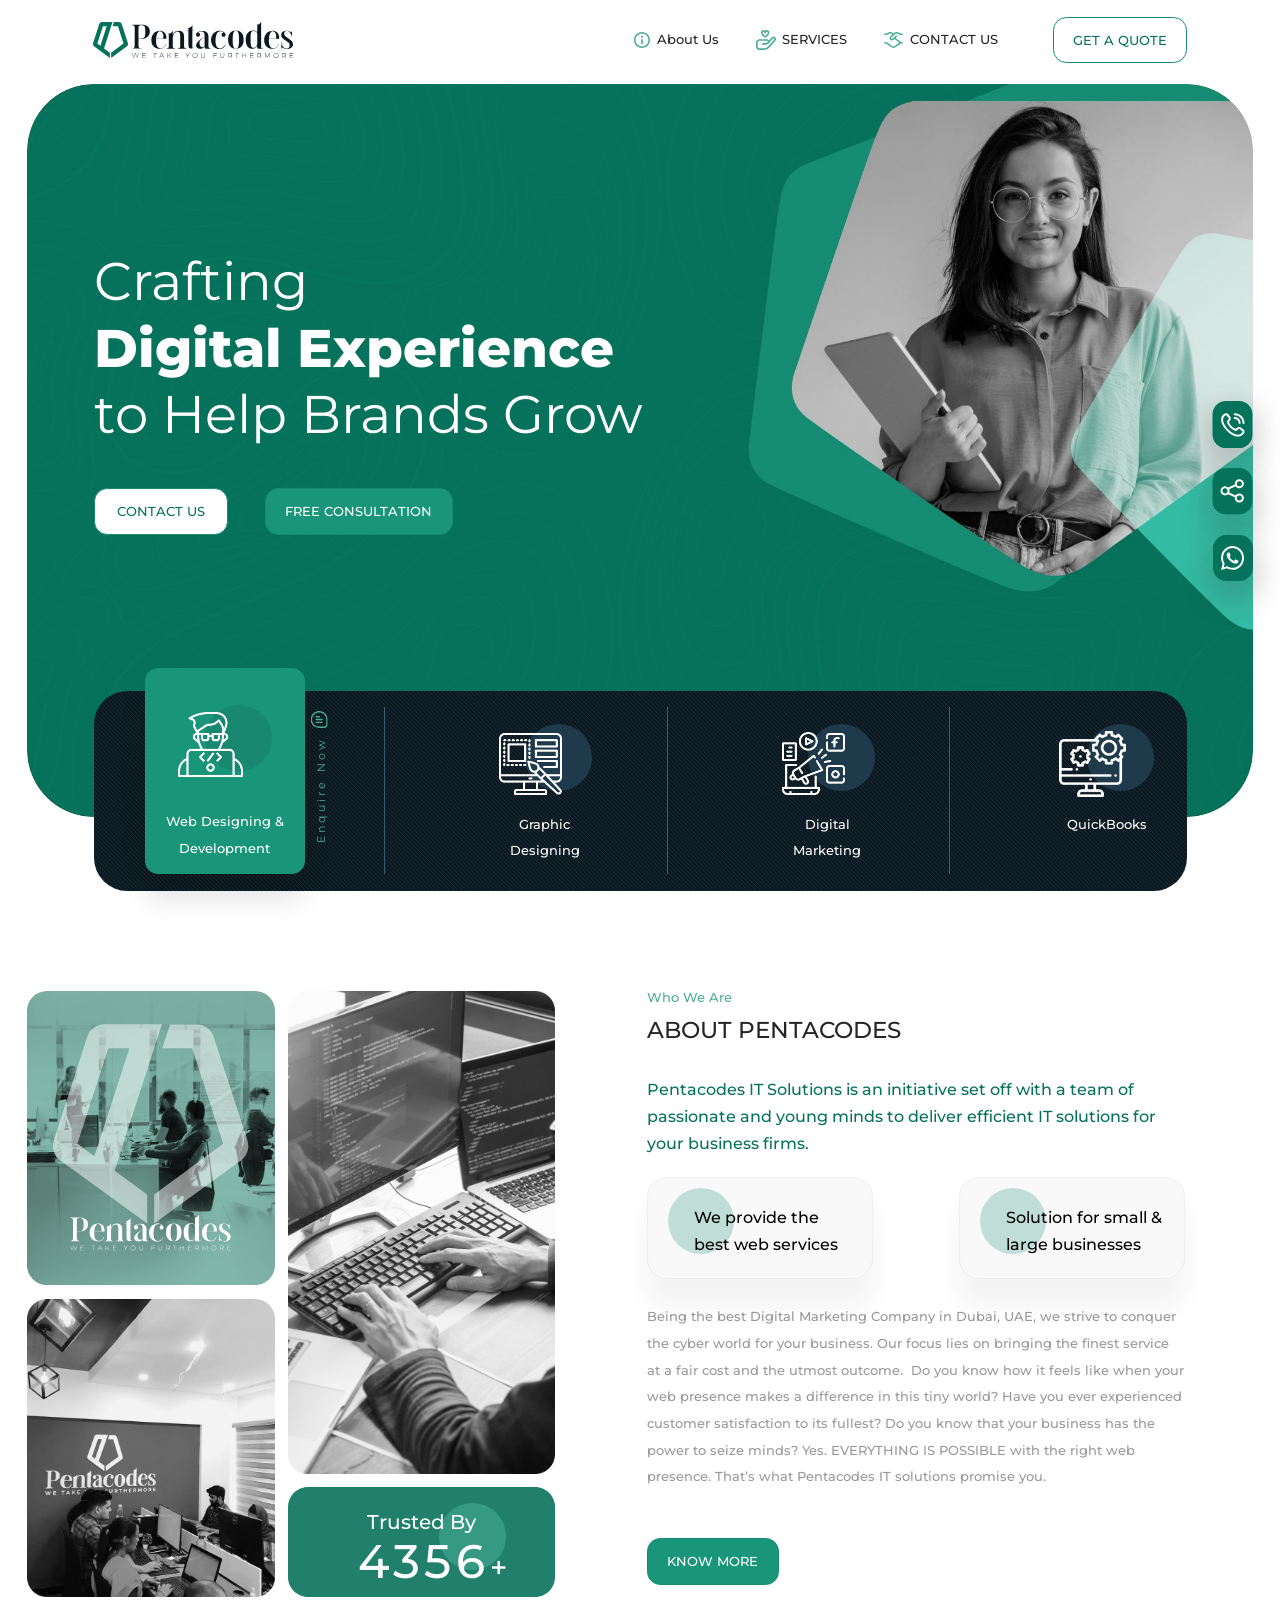
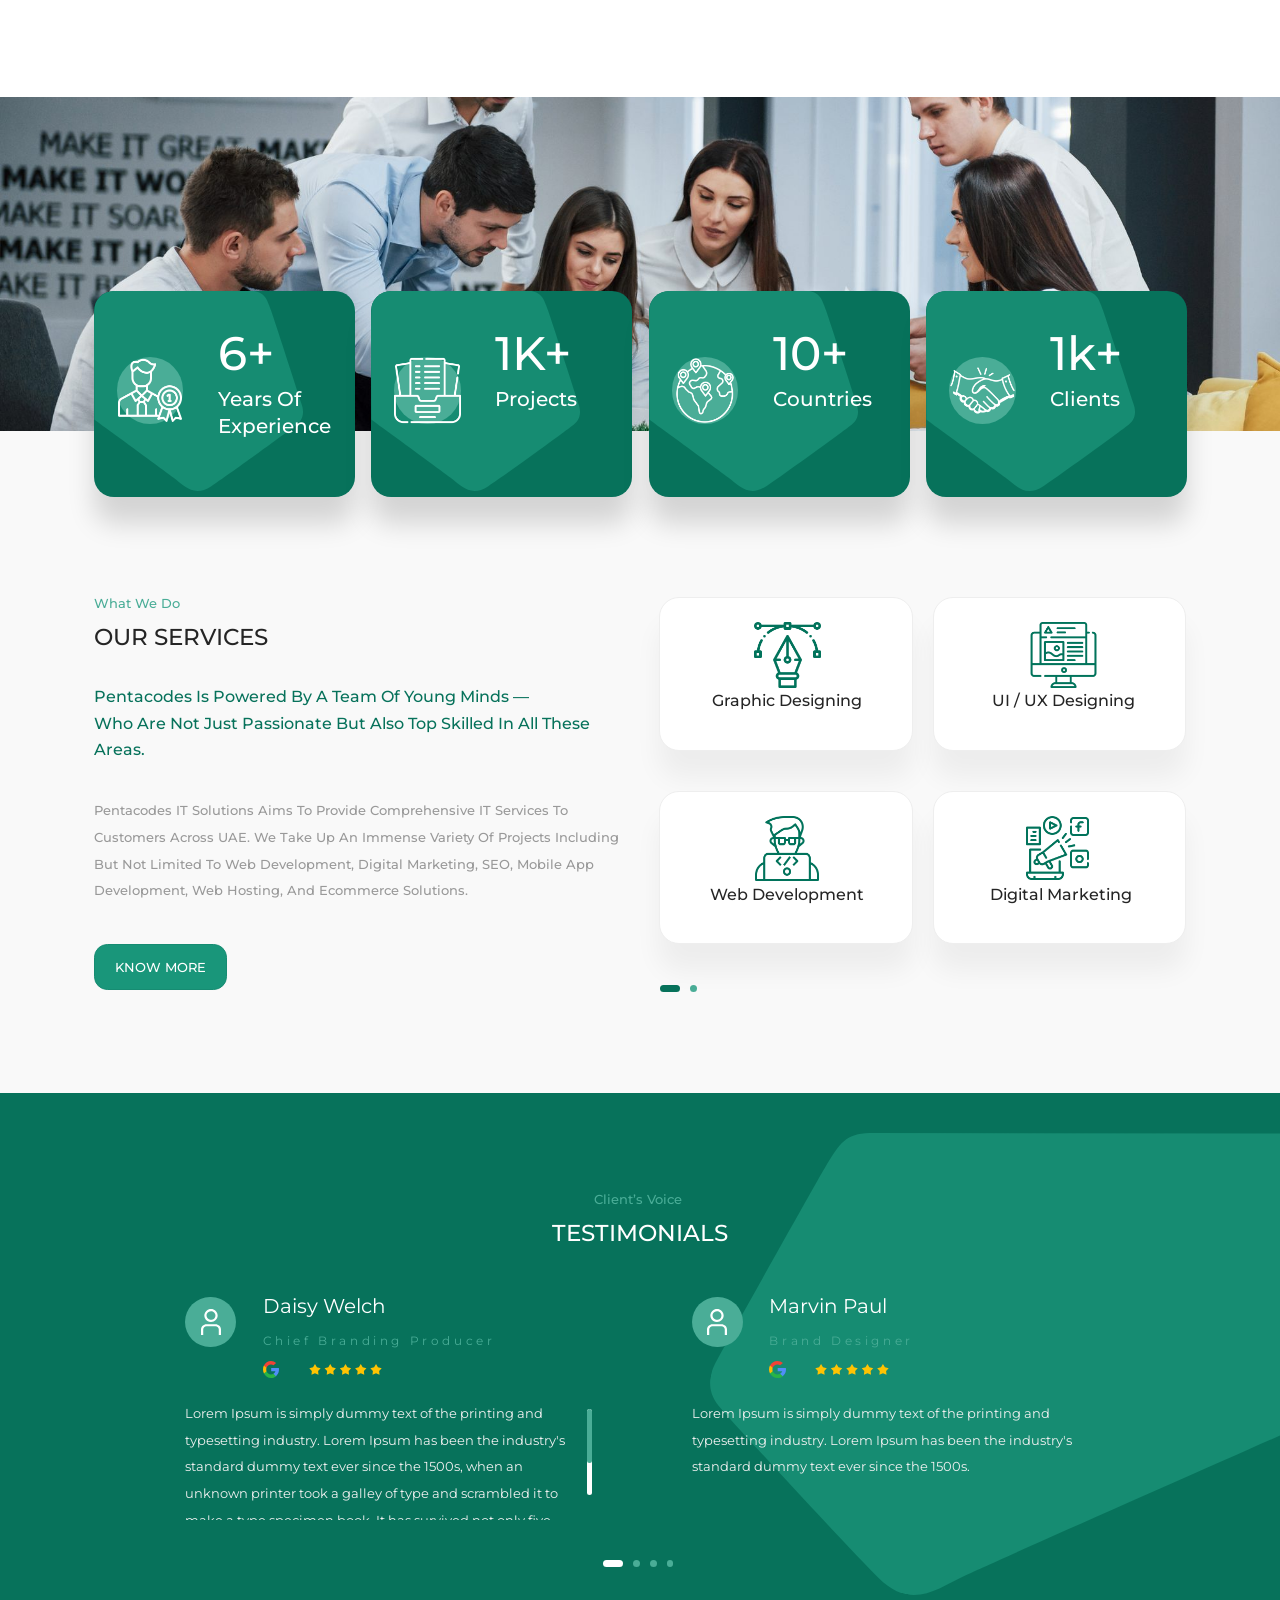
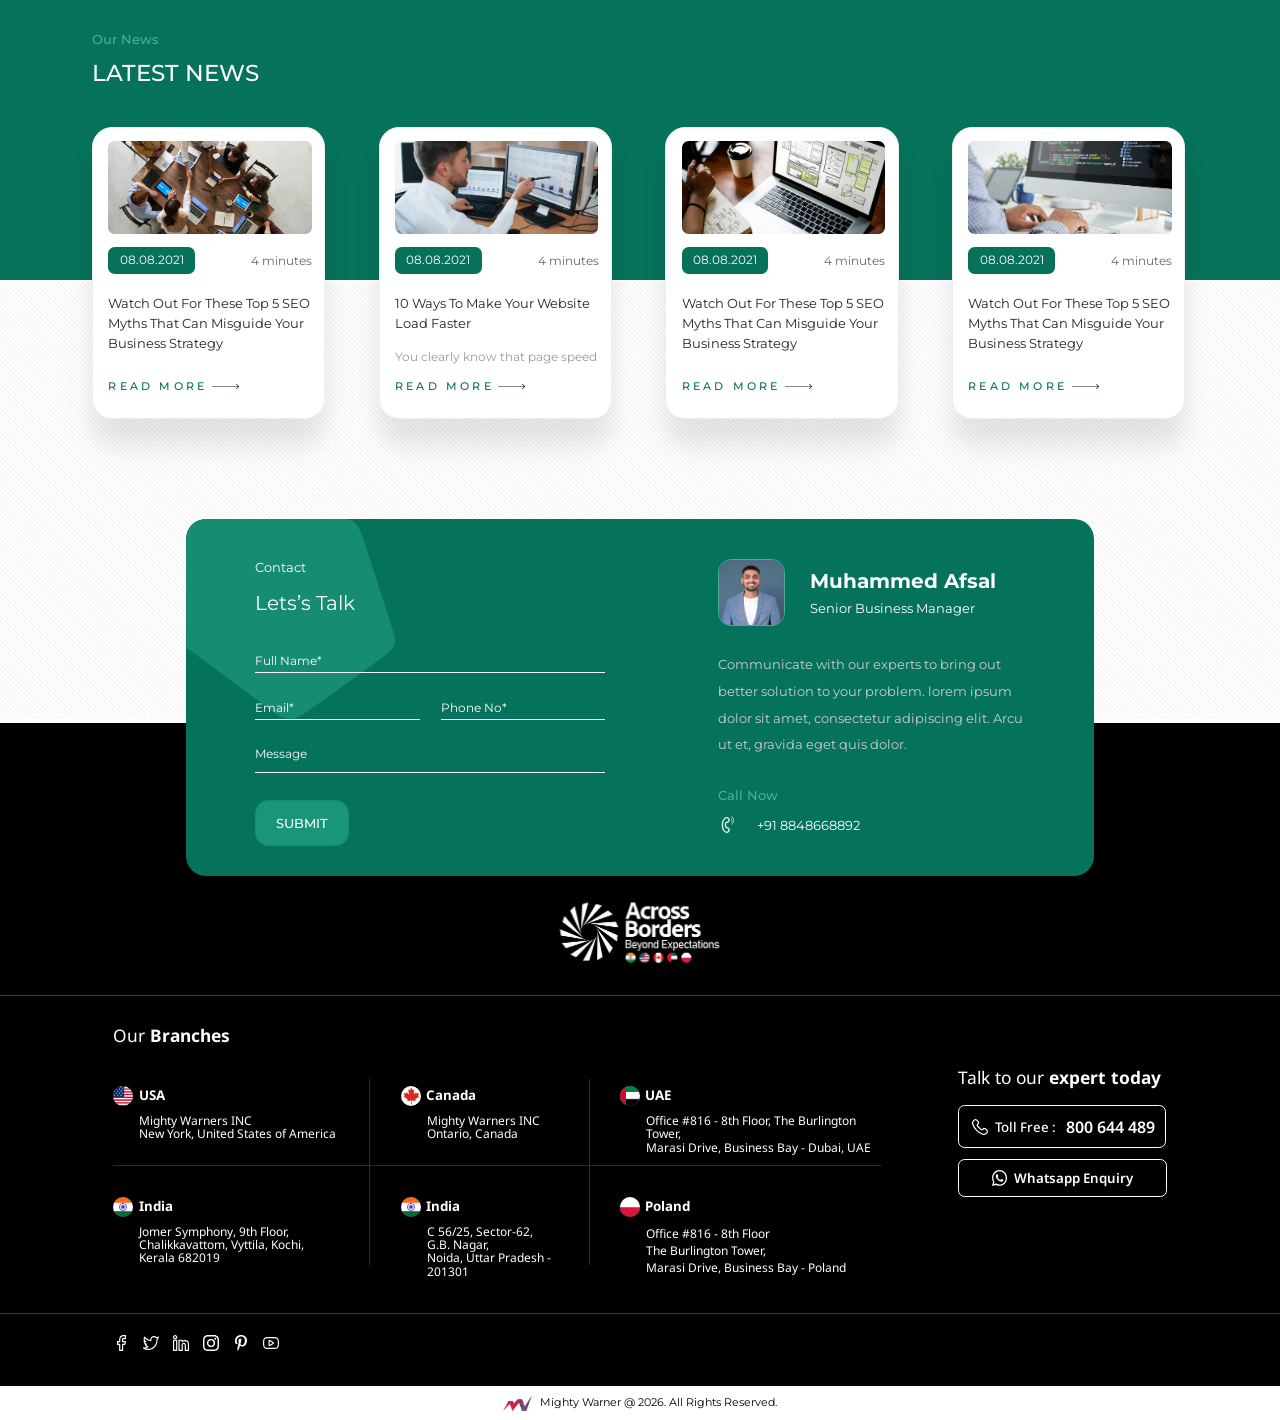
==== frontend/index.html @ 24c03537 "Initial commit" ====
<!DOCTYPE html>
<html lang="en">
<head>
  <meta charset="UTF-8">
  <meta name="viewport" content="width=device-width, initial-scale=1.0">
  <title>Pentacodes — Crafting Digital Experience to Help Brands Grow</title>
  <meta name="description" content="Pentacodes IT Solutions delivers web design, digital marketing, graphic design and QuickBooks cloud hosting. Trusted by 4,300+ clients — get a free consultation.">
  <!-- TODO: swap REPLACE_WITH_REAL_DOMAIN for the live domain before launch -->
  <link rel="canonical" href="https://REPLACE_WITH_REAL_DOMAIN/index.html">
  <meta property="og:type" content="website">
  <meta property="og:site_name" content="Pentacodes IT Solutions">
  <meta property="og:title" content="Pentacodes — Crafting Digital Experience to Help Brands Grow">
  <meta property="og:description" content="Web design, digital marketing, graphic design and QuickBooks cloud hosting. Trusted by 4,300+ clients worldwide.">
  <meta property="og:url" content="https://REPLACE_WITH_REAL_DOMAIN/index.html">
  <meta property="og:image" content="https://REPLACE_WITH_REAL_DOMAIN/assets/images/banner-hero-full.jpg">
  <meta name="twitter:card" content="summary_large_image">
  <meta name="twitter:title" content="Pentacodes — Crafting Digital Experience to Help Brands Grow">
  <meta name="twitter:description" content="Web design, digital marketing, graphic design and QuickBooks cloud hosting. Trusted by 4,300+ clients worldwide.">
  <meta name="twitter:image" content="https://REPLACE_WITH_REAL_DOMAIN/assets/images/banner-hero-full.jpg">
  <link rel="icon" type="image/svg+xml" href="assets/icons/logo-mark.svg">
  <link rel="preconnect" href="https://fonts.googleapis.com">
  <link rel="preconnect" href="https://fonts.gstatic.com" crossorigin>
  <link href="https://fonts.googleapis.com/css2?family=Montserrat:wght@400;500;600;700;800&family=Noto+Sans:wght@400;500;600;700&display=swap" rel="stylesheet">
  <link rel="stylesheet" href="css/common.css?v=11">
  <link rel="stylesheet" href="css/home.css?v=19">
  <script type="application/ld+json">
  {
    "@context": "https://schema.org",
    "@type": "Organization",
    "name": "Pentacodes IT Solutions",
    "url": "https://REPLACE_WITH_REAL_DOMAIN/",
    "logo": "https://REPLACE_WITH_REAL_DOMAIN/assets/icons/logo-mark.svg",
    "telephone": "+91-8848668892",
    "sameAs": [],
    "address": [
      { "@type": "PostalAddress", "streetAddress": "C9 Heavenly Plaza, Padamugal", "addressLocality": "Kakkanad, Kochi", "postalCode": "682021", "addressCountry": "IN" }
    ]
  }
  </script>
</head>
<body>

  <!-- ================= HEADER ================= -->
  <header class="site-header">
    <div class="container">
      <a href="index.html" class="logo" aria-label="Pentacodes">
        <img class="logo__mark" src="assets/icons/logo-mark.svg" alt="">
        <img class="logo__text" src="assets/icons/logo-text.svg" alt="Pentacodes">
        <img class="logo__tagline" src="assets/icons/logo-tagline.svg" alt="We take you furthermore">
      </a>
      <button class="nav-toggle" aria-label="Toggle menu">
        <span></span><span></span><span></span>
      </button>
      <nav class="main-nav">
        <ul class="main-nav__list">
          <li class="main-nav__item main-nav__item--about">
            <a href="about.html"><img src="assets/icons/nav-about.svg" alt="">About Us</a>
          </li>
          <li class="main-nav__item main-nav__item--services">
            <a href="services.html"><img src="assets/icons/nav-services.svg" alt="">SERVICES</a>
          </li>
          <li class="main-nav__item main-nav__item--contact">
            <a href="contact.html"><img src="assets/icons/nav-contact.svg" alt="">CONTACT US</a>
          </li>
        </ul>
        <a href="contact.html" class="btn btn--white">GET A QUOTE</a>
      </nav>
    </div>
  </header>

  <!-- ================= SIDE FLOAT ================= -->
  <div class="side-float">
    <a href="#" class="side-float__btn side-float__btn--full" aria-label="Share">
      <img src="assets/icons/side-share.svg" alt="">
    </a>
    <a href="tel:+918848668892" class="side-float__btn side-float__btn--full" aria-label="Call">
      <img src="assets/icons/side-phone.svg" alt="">
    </a>
    <a href="https://wa.me/918848668892" class="side-float__btn side-float__btn--wa" aria-label="WhatsApp">
      <img src="assets/icons/side-whatsapp.svg" alt="">
    </a>
  </div>

  <!-- ================= BANNER ================= -->
  <section class="home-banner">
    <div class="banner-panel"></div>
    <div class="banner-content">
      <h1 class="banner-title">
        Crafting<br>
        <strong>Digital Experience</strong><br>
        to Help Brands Grow
      </h1>
      <div class="banner-btns">
        <a href="contact.html" class="btn btn--white">CONTACT US</a>
        <a href="contact.html" class="btn btn--green btn--wide">FREE CONSULTATION</a>
      </div>
    </div>

    <div class="banner-services">
      <a href="services.html" class="bs-item bs-item--web is-highlight">
        <div class="bs-icon">
          <span class="bs-icon__circle"></span>
          <img src="assets/icons/service-web.png" alt="">
        </div>
        <p>Web Designing &amp;<br>Development</p>
        <span class="bs-item__enquire">
          <img src="assets/images/enquire-arrow.svg" alt="">
          <span>Enquire Now</span>
        </span>
      </a>
      <a href="services.html" class="bs-item bs-item--graphic">
        <div class="bs-icon">
          <span class="bs-icon__circle"></span>
          <img src="assets/icons/service-graphic.png" alt="">
        </div>
        <p>Graphic<br>Designing</p>
        <span class="bs-item__enquire">
          <img src="assets/images/enquire-arrow.svg" alt="">
          <span>Enquire Now</span>
        </span>
      </a>
      <a href="services.html" class="bs-item bs-item--digital">
        <div class="bs-icon">
          <span class="bs-icon__circle"></span>
          <img src="assets/icons/service-digital.png" alt="">
        </div>
        <p>Digital<br>Marketing</p>
        <span class="bs-item__enquire">
          <img src="assets/images/enquire-arrow.svg" alt="">
          <span>Enquire Now</span>
        </span>
      </a>
      <a href="service-details.html" class="bs-item bs-item--qb">
        <div class="bs-icon">
          <span class="bs-icon__circle"></span>
          <span class="bs-icon__qb"></span>
        </div>
        <p>QuickBooks</p>
        <span class="bs-item__enquire">
          <img src="assets/images/enquire-arrow.svg" alt="">
          <span>Enquire Now</span>
        </span>
      </a>
      <span class="bs-divider bs-divider--1"></span>
      <span class="bs-divider bs-divider--2"></span>
      <span class="bs-divider bs-divider--3"></span>
    </div>
  </section>

  <!-- ================= ABOUT ================= -->
  <section class="home-about">
    <div class="ha-photo1">
      <img class="ha-photo1__img" src="assets/images/about-photo1.png" alt="Pentacodes office">
      <span class="ha-photo1__overlay"></span>
      <img class="ha-photo1__logo" src="assets/images/about-logo-overlay.svg" alt="Pentacodes">
    </div>
    <img class="ha-photo2" src="assets/images/about-photo2.png" alt="Pentacodes team at work">
    <img class="ha-photo-tall" src="assets/images/about-photo-tall.png" alt="Developer coding">
    <div class="ha-trusted">
      <img class="ha-trusted__bg" src="assets/images/trustedby-bg.svg" alt="">
      <img class="ha-trusted__pattern" src="assets/images/trustedby-pattern.png" alt="">
      <span class="ha-trusted__circle"></span>
      <p class="ha-trusted__label">Trusted By</p>
      <p class="ha-trusted__count">4356<span>+</span></p>
    </div>
    <div class="ha-content">
      <p class="section-kicker">Who We Are</p>
      <h2 class="section-title">ABOUT PENTACODES</h2>
      <p class="ha-intro">Pentacodes IT Solutions is an initiative set off with a team of passionate and young minds to deliver efficient IT solutions for your business firms.&nbsp;</p>
      <div class="ha-feature-slider">
        <div class="ha-feature-track">
          <div class="ha-feature ha-feature--1">
            <span class="ha-feature__circle"></span>
            <p>We provide the best web services</p>
          </div>
          <div class="ha-feature ha-feature--2">
            <span class="ha-feature__circle"></span>
            <p>Solution for small &amp; large businesses</p>
          </div>
        </div>
        <div class="ha-feature-dots" aria-label="About feature slider">
          <button class="ha-feature-dot is-active" type="button" aria-label="Show feature 1"></button>
          <button class="ha-feature-dot" type="button" aria-label="Show feature 2"></button>
        </div>
      </div>
      <p class="ha-body">Being the best Digital Marketing Company in Dubai, UAE, we strive to conquer the cyber world for your business. Our focus lies on bringing the finest service at a fair cost and the utmost outcome.&nbsp; Do you know how it feels like when your web presence makes a difference in this tiny world? Have you ever experienced customer satisfaction to its fullest? Do you know that your business has the power to seize minds? Yes. EVERYTHING IS POSSIBLE with the right web presence. That&rsquo;s what Pentacodes IT solutions promise you.</p>
      <a href="about.html" class="btn btn--green ha-btn">KNOW MORE</a>
    </div>
  </section>

  <!-- ================= COMPANY STATS ================= -->
  <section class="home-company">
    <div class="hc-cards">
      <div class="hc-card">
        <img class="hc-card__blob" src="assets/images/footer-card-blob.svg" alt="">
        <div class="hc-card__icon">
          <span></span>
          <img src="assets/icons/stat-experience.png" alt="">
        </div>
        <div class="hc-card__text">
          <p class="hc-card__num">6+</p>
          <p class="hc-card__label">Years Of<br>Experience</p>
        </div>
      </div>
      <div class="hc-card">
        <img class="hc-card__blob" src="assets/images/footer-card-blob.svg" alt="">
        <div class="hc-card__icon">
          <span></span>
          <img src="assets/icons/stat-projects.png" alt="">
        </div>
        <div class="hc-card__text">
          <p class="hc-card__num">1K+</p>
          <p class="hc-card__label">Projects</p>
        </div>
      </div>
      <div class="hc-card">
        <img class="hc-card__blob" src="assets/images/footer-card-blob.svg" alt="">
        <div class="hc-card__icon">
          <span></span>
          <img src="assets/icons/stat-countries.png" alt="">
        </div>
        <div class="hc-card__text">
          <p class="hc-card__num">10+</p>
          <p class="hc-card__label">Countries</p>
        </div>
      </div>
      <div class="hc-card">
        <img class="hc-card__blob" src="assets/images/footer-card-blob.svg" alt="">
        <div class="hc-card__icon">
          <span></span>
          <img src="assets/icons/stat-clients.png" alt="">
        </div>
        <div class="hc-card__text">
          <p class="hc-card__num">1k+</p>
          <p class="hc-card__label">Clients</p>
        </div>
      </div>
    </div>
  </section>

  <!-- ================= OUR SERVICES ================= -->
  <section class="home-services">
    <div class="hs-left">
      <p class="section-kicker">What We Do</p>
      <h2 class="section-title">OUR SERVICES</h2>
      <p class="hs-intro">Pentacodes Is Powered By A Team Of Young Minds &mdash;<br>Who Are Not Just Passionate But Also Top Skilled In All These Areas.</p>
      <p class="hs-body">Pentacodes IT Solutions Aims To Provide Comprehensive IT Services To Customers Across UAE. We Take Up An Immense Variety Of Projects Including But Not Limited To Web Development, Digital Marketing, SEO, Mobile App Development, Web Hosting, And Ecommerce Solutions.&nbsp;</p>
      <a href="services.html" class="btn btn--green hs-btn">KNOW MORE</a>
    </div>
    <div class="hs-cards">
      <div class="hs-slide is-active">
        <div class="hs-card hs-card--1">
          <img src="assets/icons/svc-graphic.png" alt="">
          <p>Graphic Designing</p>
        </div>
        <div class="hs-card hs-card--2">
          <img src="assets/icons/svc-uiux.png" alt="">
          <p>UI / UX Designing</p>
        </div>
        <div class="hs-card hs-card--3">
          <img src="assets/icons/svc-webdev.png" alt="">
          <p>Web Development</p>
        </div>
        <div class="hs-card hs-card--4">
          <img src="assets/icons/svc-digital.png" alt="">
          <p>Digital Marketing</p>
        </div>
      </div>
      <div class="hs-slide">
        <div class="hs-card hs-card--1">
          <img src="assets/icons/svc-graphic.png" alt="">
          <p>Graphic Designing</p>
        </div>
        <div class="hs-card hs-card--2">
          <img src="assets/icons/svc-uiux.png" alt="">
          <p>UI / UX Designing</p>
        </div>
        <div class="hs-card hs-card--3">
          <img src="assets/icons/svc-webdev.png" alt="">
          <p>Web Development</p>
        </div>
        <div class="hs-card hs-card--4">
          <img src="assets/icons/svc-digital.png" alt="">
          <p>Digital Marketing</p>
        </div>
      </div>
      <div class="hs-dots">
        <span class="dot dot--active"></span>
        <span class="dot"></span>
      </div>
    </div>
  </section>

  <!-- ================= TESTIMONIALS + NEWS ================= -->
  <section class="home-news">
    <div class="news-green"></div>
    <img class="news-deco" src="assets/images/testimonial-deco.svg" alt="">
    <div class="news-strip"></div>

    <div class="tst-heading">
      <p class="section-kicker">Client&rsquo;s Voice</p>
      <h2 class="section-title section-title--white">TESTIMONIALS</h2>
    </div>

    <div class="tst-slider">
      <div class="tst-slide is-active">
        <div class="tst-card tst-card--1">
          <div class="tst-card__avatar">
            <img class="tst-card__quote" src="assets/icons/quote-badge.svg" alt="">
          </div>
          <div class="tst-card__meta">
            <p class="tst-card__name">Daisy Welch</p>
            <p class="tst-card__role">Chief Branding Producer</p>
            <img class="tst-card__google" src="assets/icons/google.svg" alt="Google">
            <img class="tst-card__stars" src="assets/icons/stars.svg" alt="5 stars">
          </div>
          <p class="tst-card__quote-text">Lorem Ipsum is simply dummy text of the printing and typesetting industry. Lorem Ipsum has been the industry's standard dummy text ever since the 1500s, when an unknown printer took a galley of type and scrambled it to make a type specimen book. It has survived not only five centuries but also the leap into electronic typesetting, remaining essentially unchanged.</p>
          <span class="tst-card__bar"><span></span></span>
        </div>
        <div class="tst-card tst-card--2">
          <div class="tst-card__avatar">
            <img class="tst-card__quote" src="assets/icons/quote-badge.svg" alt="">
          </div>
          <div class="tst-card__meta">
            <p class="tst-card__name">Marvin Paul</p>
            <p class="tst-card__role">Brand Designer</p>
            <img class="tst-card__google" src="assets/icons/google.svg" alt="Google">
            <img class="tst-card__stars" src="assets/icons/stars.svg" alt="5 stars">
          </div>
          <p class="tst-card__quote-text">Lorem Ipsum is simply dummy text of the printing and typesetting industry. Lorem Ipsum has been the industry's standard dummy text ever since the 1500s.</p>
        </div>
      </div>
      <div class="tst-slide">
        <div class="tst-card tst-card--1">
          <div class="tst-card__avatar">
            <img class="tst-card__quote" src="assets/icons/quote-badge.svg" alt="">
          </div>
          <div class="tst-card__meta">
            <p class="tst-card__name">Sarah Johnson</p>
            <p class="tst-card__role">Marketing Head</p>
            <img class="tst-card__google" src="assets/icons/google.svg" alt="Google">
            <img class="tst-card__stars" src="assets/icons/stars.svg" alt="5 stars">
          </div>
          <p class="tst-card__quote-text">Lorem Ipsum is simply dummy text of the printing and typesetting industry. It has survived not only five centuries but also the leap into electronic typesetting, remaining essentially unchanged in its form. It was popularised in the 1960s with the release of Letraset sheets, and more recently with desktop publishing software like Aldus PageMaker.</p>
          <span class="tst-card__bar"><span></span></span>
        </div>
        <div class="tst-card tst-card--2">
          <div class="tst-card__avatar">
            <img class="tst-card__quote" src="assets/icons/quote-badge.svg" alt="">
          </div>
          <div class="tst-card__meta">
            <p class="tst-card__name">James Carter</p>
            <p class="tst-card__role">Product Manager</p>
            <img class="tst-card__google" src="assets/icons/google.svg" alt="Google">
            <img class="tst-card__stars" src="assets/icons/stars.svg" alt="5 stars">
          </div>
          <p class="tst-card__quote-text">It was popularised in the 1960s with the release of Letraset sheets containing Lorem Ipsum passages, and more recently with desktop publishing software.</p>
        </div>
      </div>
      <div class="tst-slide">
        <div class="tst-card tst-card--1">
          <div class="tst-card__avatar">
            <img class="tst-card__quote" src="assets/icons/quote-badge.svg" alt="">
          </div>
          <div class="tst-card__meta">
            <p class="tst-card__name">Emily Chen</p>
            <p class="tst-card__role">UX Lead</p>
            <img class="tst-card__google" src="assets/icons/google.svg" alt="Google">
            <img class="tst-card__stars" src="assets/icons/stars.svg" alt="5 stars">
          </div>
          <p class="tst-card__quote-text">Contrary to popular belief, Lorem Ipsum is not simply random text. It has roots in a piece of classical Latin literature from 45 BC, making it over 2000 years old. Richard McClintock, a Latin professor, looked up one of the more obscure Latin words and discovered its undoubtable source.</p>
          <span class="tst-card__bar"><span></span></span>
        </div>
        <div class="tst-card tst-card--2">
          <div class="tst-card__avatar">
            <img class="tst-card__quote" src="assets/icons/quote-badge.svg" alt="">
          </div>
          <div class="tst-card__meta">
            <p class="tst-card__name">Robert Kim</p>
            <p class="tst-card__role">Operations Director</p>
            <img class="tst-card__google" src="assets/icons/google.svg" alt="Google">
            <img class="tst-card__stars" src="assets/icons/stars.svg" alt="5 stars">
          </div>
          <p class="tst-card__quote-text">There are many variations of passages available, but the majority have suffered alteration in some form, by injected humour, or randomised words.</p>
        </div>
      </div>
      <div class="tst-slide">
        <div class="tst-card tst-card--1">
          <div class="tst-card__avatar">
            <img class="tst-card__quote" src="assets/icons/quote-badge.svg" alt="">
          </div>
          <div class="tst-card__meta">
            <p class="tst-card__name">Olivia Brown</p>
            <p class="tst-card__role">Creative Director</p>
            <img class="tst-card__google" src="assets/icons/google.svg" alt="Google">
            <img class="tst-card__stars" src="assets/icons/stars.svg" alt="5 stars">
          </div>
          <p class="tst-card__quote-text">If you are going to use a passage of Lorem Ipsum, you need to be sure there isn't anything embarrassing hidden in the middle of the text. All the generators tend to repeat predefined chunks, injecting humour or randomised words that don't look convincing.</p>
          <span class="tst-card__bar"><span></span></span>
        </div>
        <div class="tst-card tst-card--2">
          <div class="tst-card__avatar">
            <img class="tst-card__quote" src="assets/icons/quote-badge.svg" alt="">
          </div>
          <div class="tst-card__meta">
            <p class="tst-card__name">Michael Lee</p>
            <p class="tst-card__role">Founder &amp; CEO</p>
            <img class="tst-card__google" src="assets/icons/google.svg" alt="Google">
            <img class="tst-card__stars" src="assets/icons/stars.svg" alt="5 stars">
          </div>
          <p class="tst-card__quote-text">All the Lorem Ipsum generators on the Internet tend to repeat predefined chunks as necessary, making this the first true generator on the Internet.</p>
        </div>
      </div>
    </div>

    <div class="tst-dots">
      <span class="dot dot--active dot--white"></span>
      <span class="dot"></span>
      <span class="dot"></span>
      <span class="dot"></span>
    </div>

    <div class="news-heading">
      <p class="section-kicker">Our News</p>
      <h2 class="section-title section-title--white">LATEST NEWS</h2>
    </div>

    <div class="news-posts">
      <article class="post-card">
        <img class="post-card__img" src="assets/images/post-1.png" alt="">
        <div class="post-card__date">08.08.2021</div>
        <span class="post-card__mins">4 minutes</span>
        <p class="post-card__title">Watch Out For These Top 5 SEO Myths That Can Misguide Your Business Strategy</p>
        <div class="post-card__more">
          <span>Read More</span>
          <img src="assets/icons/arrow-right.svg" alt="">
        </div>
      </article>
      <article class="post-card">
        <img class="post-card__img" src="assets/images/post-2.png" alt="">
        <div class="post-card__date">08.08.2021</div>
        <span class="post-card__mins">4 minutes</span>
        <p class="post-card__title">10 Ways To Make Your Website Load Faster</p>
        <p class="post-card__desc">You clearly know that page speed</p>
        <div class="post-card__more">
          <span>Read More</span>
          <img src="assets/icons/arrow-right.svg" alt="">
        </div>
      </article>
      <article class="post-card">
        <img class="post-card__img" src="assets/images/post-3.png" alt="">
        <div class="post-card__date">08.08.2021</div>
        <span class="post-card__mins">4 minutes</span>
        <p class="post-card__title">Watch Out For These Top 5 SEO Myths That Can Misguide Your Business Strategy</p>
        <div class="post-card__more">
          <span>Read More</span>
          <img src="assets/icons/arrow-right.svg" alt="">
        </div>
      </article>
      <article class="post-card">
        <img class="post-card__img" src="assets/images/post-4.png" alt="">
        <div class="post-card__date">08.08.2021</div>
        <span class="post-card__mins">4 minutes</span>
        <p class="post-card__title">Watch Out For These Top 5 SEO Myths That Can Misguide Your Business Strategy</p>
        <div class="post-card__more">
          <span>Read More</span>
          <img src="assets/icons/arrow-right.svg" alt="">
        </div>
      </article>
    </div>
  </section>

  <!-- ================= FOOTER ================= -->
  <footer class="site-footer site-footer--overlap">
    <div class="footer-cta">
      <img class="footer-cta__blob" src="assets/images/footer-card-blob.svg" alt="">
      <div class="footer-cta__inner">
        <div class="footer-cta__left">
          <p class="footer-cta__kicker">Contact</p>
          <p class="footer-cta__title">Lets&rsquo;s Talk</p>
          <form class="footer-form" data-lead-form data-form-id="footer-cta" novalidate>
            <input type="text" name="name" placeholder="Full Name*" required>
            <div class="footer-form__row">
              <input type="email" name="email" placeholder="Email*" required>
              <input type="tel" name="phone" placeholder="Phone No*" required>
            </div>
            <textarea name="message" rows="1" placeholder="Message"></textarea>
            <input type="text" name="company" class="hp-field" tabindex="-1" autocomplete="off" aria-hidden="true">
            <button type="submit" class="btn btn--green">SUBMIT</button>
            <p class="form-feedback" role="status" aria-live="polite"></p>
          </form>
        </div>
        <div class="footer-cta__right">
          <div class="footer-cta__person">
            <img class="footer-cta__photo" src="assets/images/afsal.png" alt="Muhammed Afsal">
            <div>
              <p class="footer-cta__name">Muhammed Afsal</p>
              <p class="footer-cta__role">Senior Business Manager</p>
            </div>
          </div>
          <p class="footer-cta__desc">Communicate with our experts to bring out better solution to your problem. lorem ipsum dolor sit amet, consectetur adipiscing elit. Arcu ut et, gravida eget quis dolor.</p>
          <a class="footer-cta__call" href="tel:+918848668892">
            <p class="footer-cta__callnow">Call Now</p>
            <p class="footer-cta__phone">
              <img src="assets/icons/icon-callnow.svg" alt="">
              +91 8848668892
            </p>
          </a>
        </div>
      </div>
    </div>

    <div class="footer-black">
      <div class="footer-ab-logo">
        <img src="assets/images/across-borders-logo.png" alt="Across Borders — Beyond Expectations">
      </div>
      <hr class="footer-divider">
      <div class="footer-main">
        <h3 class="footer-main__heading">Our <b>Branches</b></h3>
        <div class="footer-branches">
          <div class="footer-branches__row">
            <div class="footer-branch">
              <div class="footer-branch__head">
                <img src="assets/icons/flag-usa.png" alt=""><span>USA</span>
              </div>
              <p class="footer-branch__addr">Mighty Warners INC<br>New York, United States of America</p>
            </div>
            <div class="footer-branch">
              <div class="footer-branch__head">
                <img src="assets/icons/flag-canada.png" alt=""><span>Canada</span>
              </div>
              <p class="footer-branch__addr">Mighty Warners INC<br>Ontario, Canada</p>
            </div>
            <div class="footer-branch">
              <div class="footer-branch__head">
                <img src="assets/icons/flag-uae.png" alt=""><span>UAE</span>
              </div>
              <p class="footer-branch__addr">Office #816 - 8th Floor, The Burlington Tower,<br>Marasi Drive, Business Bay - Dubai, UAE</p>
            </div>
          </div>
          <div class="footer-branches__row">
            <div class="footer-branch">
              <div class="footer-branch__head">
                <img src="assets/icons/flag-india.png" alt=""><span>India</span>
              </div>
              <p class="footer-branch__addr">Jomer Symphony, 9th Floor,<br>Chalikkavattom, Vyttila, Kochi, Kerala 682019</p>
            </div>
            <div class="footer-branch">
              <div class="footer-branch__head">
                <img src="assets/icons/flag-india.png" alt=""><span>India</span>
              </div>
              <p class="footer-branch__addr">C 56/25, Sector-62, G.B. Nagar,<br>Noida, Uttar Pradesh - 201301</p>
            </div>
            <div class="footer-branch footer-branch--poland">
              <div class="footer-branch__head">
                <img src="assets/icons/flag-poland.png" alt=""><span>Poland</span>
              </div>
              <p class="footer-branch__addr">Office #816 - 8th Floor<br>The Burlington Tower,<br>Marasi Drive, Business Bay - Poland</p>
            </div>
          </div>
          <hr class="footer-branches__hr">
        </div>
        <aside class="footer-expert">
          <p class="footer-expert__title">Talk to our <b>expert today</b></p>
          <a href="tel:800644489" class="footer-expert__btn footer-expert__btn--call">
            <img src="assets/icons/icon-call.svg" alt="">
            <span class="label">Toll Free :&nbsp;</span>
            <span class="number">800 644 489</span>
          </a>
          <a href="https://wa.me/918848668892" class="footer-expert__btn footer-expert__btn--wa">
            <img src="assets/icons/icon-whatsapp-round.svg" alt="">
            Whatsapp Enquiry
          </a>
        </aside>
      </div>
      <hr class="footer-divider footer-divider--bottom">
      <div class="footer-social-row">
        <div class="footer-socials">
          <a href="#" aria-label="Facebook"><img src="assets/icons/icon-facebook.svg" alt=""></a>
          <a href="#" aria-label="Twitter"><img src="assets/icons/icon-twitter.svg" alt=""></a>
          <a href="#" aria-label="LinkedIn"><img src="assets/icons/icon-linkedin.svg" alt=""></a>
          <a href="#" aria-label="Instagram"><img src="assets/icons/icon-instagram.svg" alt=""></a>
          <a href="#" aria-label="Pinterest"><img src="assets/icons/icon-pinterest.svg" alt=""></a>
          <a href="#" aria-label="YouTube"><img src="assets/icons/icon-youtube.svg" alt=""></a>
        </div>
      </div>
    </div>
    <div class="footer-bottombar">
      <img src="assets/icons/mw-mini-logo.png" alt="Mighty Warner">
      <span>Mighty Warner @ 2026. All Rights Reserved.</span>
    </div>
  </footer>

  <script src="js/config.js?v=1"></script>
  <script src="js/script.js?v=5"></script>
</body>
</html>
---- frontend/css/common.css ----
/* ============================================================
   Penta Tech — common.css
   Shared: tokens, reset, scaling system, header, side buttons,
   footer (Let's Talk card + branches + bottom bar)
   Design source: Figma "Penta-Tech" (1920px desktop frames)
   Unit system: 1rem = 16px at 1920px viewport. For laptops
   (1025–1919px) the root font-size scales with the viewport so
   the desktop layout renders as an exact proportional replica.
   ============================================================ */

:root {
  --green: #05735b;
  --green-panel: #07725b;
  --green-mid: #19967a;
  --green-border: #168c72;
  --green-icon-bg: #188970;
  --green-light: #4aad97;
  --navy: #0a1821;
  --navy-card: #1f3a4b;
  --text-dark: #252525;
  --grey-text: #ccc;
  --font-main: 'Montserrat', sans-serif;
  --font-alt: 'Noto Sans', sans-serif;
}

* { margin: 0; padding: 0; box-sizing: border-box; }

html { font-size: 16px; overflow-x: hidden; }
/* Laptop proportional scaling: 1920/120 = 16px  */
@media (max-width: 1919px) and (min-width: 1025px) {
  html { font-size: 0.8333333vw; }
}
@media (max-width: 1024px) {
  html { font-size: 16px; }
}

body {
  font-family: var(--font-main);
  background: #fff;
  color: var(--text-dark);
  max-width: 1920px;
  margin: 0 auto;
  overflow-x: hidden;
}

img { display: block; max-width: 100%; }
a { text-decoration: none; color: inherit; }
ul { list-style: none; }
button, input, textarea { font-family: inherit; background: none; border: none; outline: none; }

.container {
  width: 102.5rem; /* 1640 */
  margin: 0 auto;
}

/* ---------- Buttons ---------- */
.btn {
  display: inline-flex;
  align-items: center;
  justify-content: center;
  height: 4.375rem;              /* 70 */
  border-radius: 1.25rem;        /* 20 */
  border: 1px solid var(--green-border);
  font-family: var(--font-main);
  font-weight: 500;
  font-size: 1.25rem;            /* 20 */
  line-height: 2.5rem;
  cursor: pointer;
  white-space: nowrap;
  transition: transform 0.3s ease, box-shadow 0.3s ease, background-color 0.3s ease, color 0.3s ease;
}
.btn--white { background: #fff; color: var(--green); }
.btn--green { background: var(--green-mid); color: #fff; }
.btn--white:hover {
  background: var(--green);
  color: #fff;
  transform: translateY(-0.1875rem);
  box-shadow: 0 0.9375rem 1.5625rem 0 rgba(5, 115, 91, 0.25);
}
.btn--green:hover {
  background: var(--green-panel);
  transform: translateY(-0.1875rem);
  box-shadow: 0 0.9375rem 1.5625rem 0 rgba(7, 114, 91, 0.3);
}

/* ---------- Header ---------- */
.site-header {
  position: relative;
  z-index: 20;
  background: #fff;
  height: 7.5rem;                /* 120 */
}
.site-header .container {
  height: 100%;
  display: flex;
  align-items: center;
  justify-content: space-between;
}
.logo {
  position: relative;
  width: 18.75rem;               /* 300 */
  height: 3.334rem;              /* 53.34 */
  flex-shrink: 0;
}
.logo__mark {
  position: absolute; left: 0; top: 0;
  width: 3.2554rem;              /* 52.09 */
  height: 3.3217rem;             /* 53.15 */
}
.logo__text {
  position: absolute;
  left: 3.6607rem;               /* 58.57 */
  top: 0;
  width: 15.0832rem;             /* 241.33 */
  height: 2.4974rem;             /* 39.96 */
}
.logo__tagline {
  position: absolute;
  left: 3.6546rem;               /* 58.47 */
  top: 2.8788rem;                /* 46.06 */
  width: 15.0954rem;             /* 241.53 */
  height: 0.4552rem;             /* 7.28 */
}
.main-nav {
  display: flex;
  align-items: center;
}
.main-nav__list {
  display: flex;
  align-items: center;
  gap: 3.4375rem;                /* 55 */
  margin-right: 5.125rem;        /* 82 */
}
.main-nav__item a {
  display: flex;
  align-items: center;
  gap: 0.625rem;                 /* 10 */
  font-weight: 500;
  font-size: 1.25rem;            /* 20 */
  line-height: 1.25rem;
  color: var(--text-dark);
  transition: color 0.3s ease;
}
.main-nav__item a:hover { color: var(--green-mid); }
.main-nav__item img { width: 1.5625rem; height: 1.5625rem; }        /* 25 */
.main-nav__item--services img { width: 1.875rem; height: 1.875rem; } /* 30 */
.main-nav__item--contact img { width: 1.8125rem; height: 1.5625rem; } /* 29x25 */
.main-nav .btn { width: 12.5625rem; }  /* 201 */

.nav-toggle {
  display: none;
  flex-direction: column;
  gap: 6px;
  cursor: pointer;
  padding: 6px;
}
.nav-toggle span {
  display: block;
  width: 30px; height: 3px;
  background: var(--green);
  border-radius: 2px;
  transition: 0.3s;
}
.nav-toggle:hover span { background: var(--green-mid); }

/* ---------- Side floating buttons ---------- */
.side-float {
  position: fixed;
  right: 2.5625rem;              /* 41 */
  top: 37.625rem;                /* 602 */
  width: 3.75rem;                /* 60 */
  z-index: 50;
}
.side-float__btn {
  position: relative;
  display: block;
  width: 3.75rem;                /* 60 */
  height: 4.375rem;              /* 70 */
  margin-bottom: 1.875rem;       /* 30 */
  border-radius: 1.25rem;
  transition: transform 0.3s ease;
}
.side-float__btn:last-child { margin-bottom: 0; }
/* hover effects are gated to real pointers (mouse/trackpad) — on touchscreens,
   :hover fires on tap without a real "leave" event, so a scaling hover here
   would grow the button into its neighbor's 8px gap and require a confusing
   double-tap (first tap shows :hover, second tap actually follows the link) */
@media (hover: hover) and (pointer: fine) {
  .side-float__btn:hover { transform: scale(1.1); }
}
/* share / phone svgs include button bg + shadow bleed (160x170 canvas for 60x70 btn) */
.side-float__btn--full img {
  position: absolute;
  width: 10rem;                  /* 160 */
  height: 10.625rem;             /* 170 */
  max-width: none;
  left: -3.125rem;               /* -50 */
  top: -1.875rem;                /* -30 */
}
.side-float__btn--wa {
  background: var(--green);
  box-shadow: 0 1.25rem 2.5rem 0.625rem rgba(56, 52, 52, 0.2);
  display: flex;
  align-items: center;
  justify-content: center;
  transition: transform 0.3s ease, box-shadow 0.3s ease, background-color 0.3s ease;
}
@media (hover: hover) and (pointer: fine) {
  .side-float__btn--wa:hover {
    background: var(--green-mid);
    box-shadow: 0 1.25rem 2.5rem 0.625rem rgba(56, 52, 52, 0.35);
  }
}
.side-float__btn--wa img {
  width: 2.1875rem;              /* 35 */
  height: 2.2rem;
}

/* ---------- Footer ---------- */
.site-footer {
  position: relative;
  margin-top: 6.25rem; /* page sections control their own spacing; overridden per page */
}

/* Let's Talk card */
.footer-cta {
  position: relative;
  z-index: 2;
  width: 85.125rem;              /* 1362 */
  height: 33.4375rem;            /* 535 */
  margin: 0 auto -14.375rem;     /* overlaps black area by 230 */
  background: var(--green);
  border-radius: 1.875rem;       /* 30 */
  overflow: hidden;
}
.footer-cta__blob {
  position: absolute;
  left: 0; top: 0;
  width: 19.5667rem;             /* 313 */
  height: 18.75rem;              /* 300 */
}
.footer-cta__inner {
  position: relative;
  display: flex;
  justify-content: space-between;
  padding: 3.75rem 6.25rem 0 6.25rem;  /* 60 100 */
}
.footer-cta__left { width: 33.0625rem; /* 529 */ position: relative; padding-left: 0.25rem; }
.footer-cta__kicker {
  font-size: 1.25rem;            /* 20 */
  font-weight: 400;
  color: #fff;
}
.footer-cta__title {
  font-size: 1.875rem;           /* 30 */
  font-weight: 400;
  color: #fff;
  margin-top: 1.5rem;            /* 5683-5639-20 ≈ 24 */
}
.footer-form { margin-top: 3.5625rem; /* 5780-5683-30+... = 57 */ }
.footer-form input,
.footer-form textarea {
  display: block;
  width: 32.8125rem;             /* 525 */
  color: #fff;
  font-size: 1.125rem;           /* 18 */
  font-weight: 400;
  padding-bottom: 0.375rem;
  border-bottom: 1px solid #fff;
  border-radius: 0;
  resize: none;
}
.footer-form input::placeholder,
.footer-form textarea::placeholder { color: #fff; opacity: 1; }
.footer-form__row {
  display: flex;
  gap: 1.9375rem;                /* 31 */
  margin-top: 2.5rem;            /* 40 */
}

/* ---------- lead-capture forms: honeypot + submit feedback ---------- */
.hp-field {
  position: absolute !important;
  width: 1px; height: 1px;
  padding: 0; margin: -1px;
  overflow: hidden;
  clip: rect(0, 0, 0, 0);
  white-space: nowrap;
  border: 0;
}
.form-feedback {
  margin-top: 0.75rem;
  font-size: 1rem;
  font-weight: 500;
  min-height: 1.25em;
}
.form-feedback[data-state="success"] { color: var(--green-light); }
.form-feedback[data-state="error"] { color: #ff8a80; }
button[disabled] { opacity: 0.6; cursor: not-allowed; }
.footer-form__row input { width: 15.4375rem; }  /* 247 */
.footer-form textarea { margin-top: 2.5rem; height: 2.5rem; }
.footer-form .btn {
  margin-top: 2.5rem;
  width: 8.8125rem;              /* 141 */
}
.footer-cta__right { width: 29rem; /* 464 */ padding-top: 0; }
.footer-cta__person {
  display: flex;
  align-items: flex-start;
  gap: 2.375rem;                 /* 38 */
}
.footer-cta__photo {
  width: 6.25rem; height: 6.25rem;    /* 100 */
  border: 1px solid var(--green-light);
  border-radius: 1.25rem;
  object-fit: cover;
}
.footer-cta__name {
  font-size: 1.875rem;           /* 30 */
  font-weight: 700;
  color: #fff;
  margin-top: 0.9375rem;         /* 15 */
}
.footer-cta__role {
  font-size: 1.25rem;            /* 20 */
  font-weight: 400;
  color: #fff;
  margin-top: 0.625rem;
}
.footer-cta__desc {
  margin-top: 2.375rem;          /* 5777-5739+... = 38 */
  font-size: 1.25rem;            /* 20 */
  line-height: 2.5rem;           /* 40 */
  color: var(--grey-text);
  font-weight: 400;
}
.footer-cta__call { display: block; cursor: pointer; }
.footer-cta__callnow {
  margin-top: 2.75rem;           /* 44 */
  font-size: 1.25rem;
  font-weight: 500;
  color: var(--green-light);
  transition: color 0.3s ease;
}
.footer-cta__phone {
  display: flex;
  align-items: center;
  gap: 1.9375rem;                /* 31 */
  margin-top: 1.1875rem;         /* 19 */
  font-size: 1.25rem;
  color: #fff;
  transition: transform 0.3s ease;
}
.footer-cta__phone img { width: 1.7rem; height: 1.66rem; transition: transform 0.3s ease; }
.footer-cta__call:hover .footer-cta__callnow { color: #fff; }
.footer-cta__call:hover .footer-cta__phone { transform: translateX(0.3125rem); }
.footer-cta__call:hover .footer-cta__phone img { transform: scale(1.15); }

/* Black footer body */
.footer-black {
  background: #000;
  color: #fff;
  padding-top: 16.5625rem;       /* 265: across-borders logo offset from black top */
}
.footer-ab-logo {
  position: relative;
  margin: 0 auto;
  width: 15.625rem;              /* 250 */
  height: 6.2908rem;             /* 100.65 */
  overflow: hidden;
}
.footer-ab-logo img {
  position: absolute;
  max-width: none;
  width: 148.3%;                 /* Figma image crop transform */
  height: 460.43%;
  left: -24.48%;
  top: -181.65%;
}
.footer-divider {
  border: none;
  border-top: 1px solid rgba(255, 255, 255, 0.23);
  margin-top: 2.6875rem;         /* 6293-6249.7 = 43 */
}
.footer-main {
  position: relative;
  width: 98.75rem;               /* 1580 (170 margins) */
  margin: 2.9375rem auto 0;      /* 6340-6293 = 47 */
  min-height: 26.75rem;          /* 6293->6800 area minus heading offset */
}
.footer-main__heading {
  font-family: var(--font-alt);
  font-size: 1.625rem;           /* 26 */
  font-weight: 400;
  line-height: 1.625rem;
}
.footer-main__heading b { font-weight: 700; }

.footer-branches {
  position: relative;
  width: 71.9375rem;             /* 1151: 170 -> 1321 */
  display: flow-root;            /* keep row margins inside so divider offsets stay anchored */
}
.footer-branches__row {
  display: flex;
  margin-top: 3.875rem;          /* rows at y6428; branches div starts at heading bottom (6366) */
}
.footer-branches__row + .footer-branches__row {
  margin-top: 4rem;              /* row2 at y6594; row1 bottom ≈ 6530 */
}
.footer-branch { font-family: var(--font-alt); }
.footer-branch:nth-child(1) { width: 26.9375rem; }  /* col2 starts at 431 */
.footer-branch:nth-child(2) { width: 20.5625rem; }  /* col3 starts at 760 (930-170) */
.footer-branch:nth-child(3) { flex: 1; }
.footer-branch__head {
  display: flex;
  align-items: center;
  gap: 0.5rem;                   /* 8 */
}
.footer-branch__head img {
  width: 1.875rem; height: 1.875rem;   /* 30 */
  border-radius: 50%;                  /* clip export canvas to the circular flag */
  object-fit: cover;
}
.footer-branch__head span {
  font-size: 1.25rem;            /* 20 */
  font-weight: 700;
  line-height: 1.25rem;
}
.footer-branch__addr {
  margin: 0.75rem 0 0 2.4375rem; /* text starts 39px right of col */
  font-size: 1.125rem;           /* 18 */
  font-weight: 400;
  line-height: 1.25rem;          /* 20 */
}
.footer-branch--poland .footer-branch__addr { line-height: 1.625rem; } /* 26 */
/* exact Figma text-block widths so addresses wrap inside their grid cells */
.footer-branches__row:nth-child(1) .footer-branch:nth-child(1) .footer-branch__addr { max-width: 18.625rem; }  /* 298 */
.footer-branches__row:nth-child(1) .footer-branch:nth-child(2) .footer-branch__addr { max-width: 12.0225rem; } /* 192.4 */
.footer-branches__row:nth-child(1) .footer-branch:nth-child(3) .footer-branch__addr { max-width: 22rem; }      /* 352 */
.footer-branches__row:nth-child(2) .footer-branch:nth-child(1) .footer-branch__addr { max-width: 18.3335rem; } /* 293.3 */
.footer-branches__row:nth-child(2) .footer-branch:nth-child(2) .footer-branch__addr { max-width: 12.25rem; }   /* 196 */
.footer-branches__row:nth-child(2) .footer-branch:nth-child(3) .footer-branch__addr { max-width: 24.4375rem; } /* 391 */

/* vertical dividers between branch columns (x 554 & 883 abs => 384 & 713 in container) */
.footer-branches::before,
.footer-branches::after {
  content: "";
  position: absolute;
  top: 3.25rem;                  /* lines y6418..6696; branches div top = 6366 */
  height: 17.375rem;             /* 278 */
  width: 0;
  border-left: 1px solid #2c2c2c;
}
.footer-branches::before { left: 24rem; }      /* 554-170 = 384 */
.footer-branches::after { left: 44.5625rem; }  /* 883-170 = 713 */
/* horizontal divider between rows (y 6547) */
.footer-branches .footer-branches__hr {
  position: absolute;
  left: 0;
  top: 11.3125rem;               /* 6547; branches div top = 6366 */
  width: 100%;
  border: none;
  border-top: 1px solid #2c2c2c;
}

/* Right: talk to expert */
.footer-expert {
  position: absolute;
  right: 0;
  top: 3.875rem;                 /* 6402-6340 = 62 */
  width: 19.5625rem;             /* 313 */
  font-family: var(--font-alt);
}
.footer-expert__title {
  font-size: 1.625rem;           /* 26 */
  font-weight: 400;
  line-height: 1.625rem;
  white-space: nowrap;
}
.footer-expert__title b { font-weight: 700; }
.footer-expert__btn {
  display: flex;
  align-items: center;
  gap: 0.625rem;
  border: 1px solid #fff;
  border-radius: 0.625rem;       /* 10 */
  color: #fff;
  font-family: var(--font-alt);
  white-space: nowrap;
  transition: background-color 0.3s ease, color 0.3s ease, transform 0.3s ease;
}
.footer-expert__btn:hover {
  background: #fff;
  color: var(--green-panel);
  transform: translateY(-0.1875rem);
}
.footer-expert__btn img { width: 1.5rem; height: 1.5rem; }
.footer-expert__btn--call {
  margin-top: 1.8125rem;         /* 6457-6402-26 = 29 */
  width: 19.5rem;                /* 312 */
  height: 4rem;                  /* 64 */
  padding: 0 1.25rem;
}
.footer-expert__btn--call .label { font-size: 1.25rem; font-weight: 500; }
.footer-expert__btn--call .number { font-size: 1.5rem; font-weight: 600; }
.footer-expert__btn--wa {
  margin-top: 1rem;              /* 6537-6457-64 = 16 */
  width: 19.5625rem;             /* 313 */
  height: 3.625rem;              /* 58 */
  justify-content: center;
  font-size: 1.25rem;
  font-weight: 600;
}

/* social row */
.footer-divider--bottom { margin-top: 0; }
.footer-social-row {
  width: 98.75rem;
  margin: 0 auto;
  display: flex;
  align-items: center;
  justify-content: space-between;
  padding: 2rem 0 3.3125rem;     /* 6832-6800 = 32 top; 6909-6856 = 53 bottom */
}
.footer-socials {
  display: flex;
  align-items: center;
  gap: 1.3125rem;                /* 21 */
}
.footer-socials a {
  display: flex; align-items: center; justify-content: center;
  width: 1.5rem; height: 1.5rem;
  transition: transform 0.3s ease, opacity 0.3s ease;
}
.footer-socials a:hover { transform: translateY(-0.25rem) scale(1.15); opacity: 0.85; }
.footer-socials img { max-width: 100%; max-height: 100%; width: auto; height: auto; }
.footer-copy {
  font-family: var(--font-alt);
  font-size: 1.25rem;            /* 20 */
  font-weight: 500;
  line-height: 1.25rem;
}

/* bottom white bar */
.footer-bottombar {
  background: #fff;
  height: 3.125rem;              /* 50 */
  display: flex;
  align-items: center;
  justify-content: center;
  gap: 0.6875rem;                /* 11 */
}
.footer-bottombar img {
  width: 2.75rem;                /* 44 */
  height: 1.5613rem;             /* 25 */
  object-fit: contain;
}
.footer-bottombar span {
  font-size: 1rem;               /* 16 */
  color: #000;
  font-weight: 400;
}

/* ---------- shared section headings ---------- */
.section-kicker {
  font-size: 1.25rem;            /* 20 */
  line-height: 1.25rem;
  font-weight: 500;
  color: var(--green-light);
}
.section-title {
  font-size: 2.125rem;           /* 34 */
  line-height: 2.5rem;           /* 40 */
  font-weight: 500;
  color: var(--text-dark);
  margin-top: 1.25rem;           /* 20 */
}
.section-title--white { color: #fff; }

/* ---------- slider dots ---------- */
.dot {
  width: 0.625rem; height: 0.625rem;   /* 10 */
  border-radius: 0.625rem;
  background: var(--green-light);
  cursor: pointer;
  transition: transform 0.3s ease, background-color 0.3s ease, width 0.3s ease;
}
.dot--active {
  width: 1.875rem;               /* 30 */
  background: var(--green-panel);
}
.dot--white { background: #fff; }
.dot:hover { transform: scale(1.3); background: var(--green-panel); }
.dot--white:hover { background: #fff; opacity: 0.8; }
.dot--active:hover { transform: none; }

/* ---------- company stat cards (Home / About / Service Details) ---------- */
.hc-cards {
  position: absolute;
  left: 8.8125rem;               /* 141 */
  top: 18.125rem;                /* 290 from section top */
  display: flex;
  gap: 1.578rem;                 /* 25.24 */
  z-index: 2;
}
.hc-card {
  position: relative;
  width: 24.4375rem;             /* 391 */
  height: 19.375rem;             /* 310 */
  background: var(--green-panel);
  border-radius: 1.875rem;       /* 30 */
  box-shadow: 0 2.5rem 2.5rem 0 rgba(0, 0, 0, 0.15);
  overflow: hidden;
  transition: transform 0.3s ease, box-shadow 0.3s ease, background-color 0.3s ease;
}
.hc-card:hover {
  transform: translateY(-0.625rem);
  background: var(--green-mid);
  box-shadow: 0 2.5rem 3.125rem 0 rgba(0, 0, 0, 0.25);
}
.hc-card__blob {
  position: absolute;
  left: 0; top: 0;
  width: 19.5625rem;             /* 313 */
  height: 18.75rem;              /* 300 */
}
.hc-card__icon {
  position: absolute;
  left: 2.125rem;                /* 34 */
  top: 6.25rem;                  /* 100 */
  width: 6.25rem; height: 6.25rem;
}
.hc-card__icon span {
  position: absolute; inset: 0;
  border-radius: 50%;
  background: var(--green-light);
}
.hc-card__icon img {
  position: absolute; inset: 0;
  width: 100%; height: 100%;
}
.hc-card__text {
  position: absolute;
  left: 11.625rem;               /* 186 */
  top: 3.4375rem;                /* 55 */
  color: #fff;
  font-weight: 500;
}
.hc-card__num {
  font-size: 4.375rem;           /* 70 */
  line-height: 5rem;
}
.hc-card__label {
  font-size: 1.875rem;           /* 30 */
  line-height: 2.5rem;           /* 40 */
  margin-top: 0.5rem;
}

/* ---------- dark services bar pieces (Home banner / Service Details) ---------- */
/* interactive service items: flat by default, green raised card when highlighted.
   240-wide blocks centered on each column; position (left) set per bar in its own CSS. */
.bs-item {
  position: absolute;
  top: 3.125rem;                 /* flat: 50 */
  width: 15rem;                  /* 240 */
  text-align: center;
  border-radius: 1.25rem;        /* 20 */
  cursor: pointer;
  z-index: 2;
  transition: top 0.3s ease, background-color 0.3s ease, box-shadow 0.3s ease;
}
.bs-item .bs-icon { margin: 0 auto; transition: margin-top 0.3s ease; }
.bs-item p {
  margin-top: 1.25rem;
  font-size: 1.25rem;            /* 20 */
  line-height: 2.5rem;           /* 40 */
  font-weight: 500;
  color: #fff;
  transition: margin-top 0.3s ease;
}
.bs-item.is-highlight {
  top: -2.125rem;                /* raised 34 above the bar */
  height: 19.3125rem;            /* 309 */
  background: var(--green-mid);
  box-shadow: 0 2.5rem 2.5rem 0 rgba(0, 0, 0, 0.1);
}
.bs-item.is-highlight .bs-icon { margin-top: 3.4375rem; }   /* 55 */
.bs-item.is-highlight .bs-icon__circle { background: var(--green-icon-bg); }
.bs-item.is-highlight p { margin-top: 2.8125rem; }          /* 45 */

/* vertical "Enquire Now" column, shown beside whichever item is highlighted */
.bs-item__enquire {
  position: absolute;
  left: 100%;
  margin-left: 0.625rem;         /* 10px gap (Figma: card edge → icon group) */
  top: 4rem;                     /* bar-rel y30 − card top −34 = 64 */
  width: 3.125rem;
  height: 12.5rem;
  opacity: 0;
  visibility: hidden;
  transition: opacity 0.3s ease, visibility 0.3s ease;
}
.bs-item.is-highlight .bs-item__enquire { opacity: 1; visibility: visible; }
.bs-item__enquire img {
  position: absolute;
  left: 0; top: 0;
  width: 1.5613rem;              /* 25 */
  height: 1.5625rem;
  transform: scaleX(-1);
}
.bs-item__enquire span {
  position: absolute;
  left: 0.3125rem;               /* +5 (Figma text col offset) */
  top: 2.8125rem;                /* 45 */
  writing-mode: vertical-rl;
  transform: rotate(180deg);
  font-size: 1rem;               /* 16 */
  letter-spacing: 0.3rem;        /* 4.8 */
  color: var(--green-light);
  white-space: nowrap;
  height: 9.5625rem;             /* 153 */
}

.bs-icon {
  position: relative;
  width: 8.875rem;               /* icon 100 + circle offset 42 */
  height: 6.875rem;              /* 110 */
}
.bs-icon__circle {
  position: absolute;
  left: 2.625rem;                /* +42 */
  top: 0;
  width: 6.25rem; height: 6.25rem;
  border-radius: 50%;
  background: var(--navy-card);
}
.bs-icon__circle--card { background: var(--green-icon-bg); }
.bs-icon img,
.bs-icon__qb {
  position: absolute;
  left: 0;
  top: 0.625rem;                 /* 10 */
  width: 6.25rem; height: 6.25rem;
}
/* QuickBooks icon: black source png inverted to white (robust everywhere) */
.bs-icon__qb {
  background: url("../assets/icons/service-quickbooks-mask.png") 0 0 / 6.25rem 6.25rem no-repeat;
  filter: invert(1);
}
.bs-divider {
  position: absolute;
  top: 1.5625rem;                /* 25 */
  height: 15.625rem;             /* 250 */
  width: 0;
  border-left: 1px solid #395d74;
}

/* ---------- inner-page header & banner ---------- */
.site-header--inner { height: 8.75rem; }   /* 140 */

.inner-banner {
  position: relative;
}
.inner-banner__band {
  position: relative;
  height: 27.75rem;              /* 444 */
  border-radius: 6.25rem 6.25rem 0 0;   /* 100 top corners */
  overflow: hidden;
}
.inner-banner__band > img {
  position: absolute;
  left: 0; top: -0.14rem;
  width: 100%;
  height: 43.2406rem;            /* 691.85 */
  object-fit: cover;
  filter: grayscale(1);
}
.inner-banner__band::before {
  content: "";
  position: absolute; inset: 0;
  background: rgba(7, 114, 91, 0.8);
  z-index: 1;
}
.inner-banner__band::after {
  content: "";
  position: absolute; inset: 0;
  background: url("../assets/images/banner-texture.png") center / cover no-repeat;
  mix-blend-mode: soft-light;
  opacity: 0.2;
  z-index: 2;
}
.inner-banner__title {
  position: absolute;
  left: 0;
  top: 11.375rem;                /* 322-140 = 182 */
  width: 100%;
  text-align: center;
  font-size: 5rem;               /* 80 */
  line-height: 5rem;
  font-weight: 500;
  color: #fff;
  z-index: 3;
}
.inner-banner__crumb {
  height: 3.125rem;              /* 50 */
  background: var(--green-light);
  display: flex;
  align-items: center;
  justify-content: center;
}
.inner-banner__crumb p {
  font-size: 1.5rem;             /* 24 */
  line-height: 2.5rem;
  font-weight: 400;
  color: #fff;
  white-space: pre;
}
.inner-banner__crumb b { font-weight: 500; }

/* ---------- white texture strip (behind footer on inner pages) ---------- */
.texture-strip {
  position: relative;
  background: #fff;
  overflow: hidden;
}
.texture-strip::after {
  content: "";
  position: absolute; inset: 0;
  background: url("../assets/images/servicesbar-texture.png") center / cover no-repeat;
  mix-blend-mode: difference;
  opacity: 0.6;
  pointer-events: none;
}

/* ============================================================
   RESPONSIVE — tablet & mobile only (desktop/laptop untouched)
   ============================================================ */
@media (max-width: 1024px) {
  body { max-width: 100%; }
  .container { width: 100%; padding: 0 24px; }

  /* header */
  .site-header { height: 80px; }
  .logo { transform-origin: left center; transform: scale(0.85); }
  .main-nav {
    position: fixed;
    inset: 80px 0 auto 0;
    background: #fff;
    flex-direction: column;
    align-items: flex-start;
    padding: 20px 24px 30px;
    box-shadow: 0 20px 30px rgba(0,0,0,0.1);
    transform: translateY(-130%);
    transition: transform 0.35s ease;
    z-index: 30;
  }
  .main-nav.is-open { transform: translateY(0); }
  .main-nav__list {
    flex-direction: column;
    align-items: flex-start;
    gap: 22px;
    margin: 0 0 24px 0;
  }
  .main-nav__item a { font-size: 18px; }
  .main-nav .btn { width: 180px; height: 54px; font-size: 16px; border-radius: 14px; }
  .nav-toggle { display: flex; }

  /* side buttons */
  .side-float {
    right: 16px;
    top: auto;
    bottom: 16px;
    width: auto;
    display: flex;
    align-items: center;
    gap: 14px;
  }
  .side-float__btn {
    width: 44px;
    height: 51px;              /* matches the desktop 60:70 button ratio at this scale */
    margin-bottom: 0;
    border-radius: 15px;
  }
  /* the share/call artwork is a single flattened image (button square + drop
     shadow baked in, on a 160x170 canvas with the real 60x70 square offset at
     50,30) — the button box below must scale by the exact same factor in both
     directions or the baked square drifts out of alignment with the real box
     and the three buttons visually smear into one shape */
  .side-float__btn--full { overflow: hidden; border-radius: 15px; }
  .side-float__btn--full img { width: 117px; height: 125px; left: -37px; top: -22px; }
  .side-float__btn--wa img { width: 23px; height: 23px; }

  /* dark services bar items (shared: Home banner + Service Details bar) → slider cards */
  .bs-item {
    position: static;
    flex: 0 0 200px;
    width: 200px;
    height: auto;
    padding: 18px 10px 14px;
    text-align: center;
    border-radius: 16px;
    scroll-snap-align: center;
  }
  .bs-item.is-highlight { top: 0; height: auto; }
  .bs-item.is-highlight .bs-icon { margin-top: 0; }
  .bs-item p, .bs-item.is-highlight p { margin-top: 8px; font-size: 16px; line-height: 24px; }
  .bs-item__enquire, .bs-divider, .sd-bar__arrow { display: none; }
  .bs-icon { width: 106px; height: 96px; }
  .bs-icon__circle { left: 36px; width: 84px; height: 84px; }
  .bs-icon img, .bs-icon__qb { top: 8px; width: 84px; height: 84px; background-size: 84px 84px; }

  /* inner banner */
  .inner-banner__band { height: 260px; border-radius: 32px 32px 0 0; }
  .inner-banner__band > img { height: 100%; }
  .inner-banner__title { font-size: 40px; line-height: 44px; top: 105px; }
  .inner-banner__crumb { height: 44px; }
  .inner-banner__crumb p { font-size: 16px; }

  /* company stat cards → swipeable slider */
  .hc-cards {
    position: static;
    display: flex;
    flex-wrap: nowrap;
    overflow-x: auto;
    scroll-snap-type: x mandatory;
    -webkit-overflow-scrolling: touch;
    scrollbar-width: none;
    gap: 16px;
    padding: 4px 4px 44px;         /* room for the card shadow */
    transform: translateY(60px);
  }
  .hc-cards::-webkit-scrollbar { display: none; }
  .hc-card { flex: 0 0 250px; width: 250px; height: 210px; scroll-snap-align: center; }
  .hc-card__icon { left: 20px; top: 62px; width: 68px; height: 68px; }
  .hc-card__text { left: 104px; top: 42px; }
  .hc-card__num { font-size: 38px; line-height: 50px; }
  .hc-card__label { font-size: 17px; line-height: 24px; }

  /* footer */
  .footer-cta {
    width: calc(100% - 48px);
    height: auto;
    margin: 0 auto -120px;
    padding-bottom: 40px;
  }
  .footer-cta__inner {
    flex-direction: column;
    padding: 40px 32px 0;
    gap: 40px;
  }
  .footer-cta__left, .footer-cta__right { width: 100%; }
  .footer-form input, .footer-form textarea, .footer-form__row input { width: 100%; }
  .footer-form__row { flex-direction: row; gap: 24px; }
  .footer-cta__blob { display: none; }
  .footer-black { padding-top: 180px; }
  .footer-ab-logo { width: 200px; height: 81px; }
  .footer-divider { margin-top: 32px; }
  .footer-main { width: 100%; padding: 0 24px; min-height: 0; }
  .footer-main__heading {
    text-align: center;
    font-size: 24px;
    line-height: 30px;
  }
  .footer-branches {
    width: 100%;
    display: grid;
    grid-template-columns: repeat(2, minmax(0, 1fr));
    gap: 32px 24px;
    margin-top: 32px;
  }
  .footer-branches::before, .footer-branches::after, .footer-branches .footer-branches__hr { display: none; }
  .footer-branches__row { display: contents; margin-top: 0; }
  .footer-branches__row + .footer-branches__row { margin-top: 0; }
  .footer-branch:nth-child(1), .footer-branch:nth-child(2), .footer-branch:nth-child(3) {
    width: auto;
    flex: none;
  }
  .footer-branch__head { justify-content: center; }
  .footer-branch__head span { line-height: 24px; }
  .footer-branch__addr {
    margin: 10px auto 0;
    max-width: 100% !important;
    text-align: center;
    font-size: 15px;
    line-height: 22px;
    overflow-wrap: anywhere;
  }
  .footer-branch--poland .footer-branch__addr {
    line-height: 22px;
  }
  .footer-expert {
    position: static;
    display: flex;
    flex-wrap: wrap;
    justify-content: center;
    gap: 14px;
    margin: 40px auto 0;
    width: min(100%, 520px);
  }
  .footer-expert__title {
    flex: 0 0 100%;
    text-align: center;
    white-space: normal;
  }
  .footer-expert__btn {
    margin-top: 0;
    flex: 1 1 calc(50% - 7px);
    min-width: 0;
    justify-content: center;
    text-align: center;
  }
  .footer-expert__btn--call,
  .footer-expert__btn--wa {
    width: auto;
    height: 54px;
    border-radius: 10px;
    padding: 0 12px;
    gap: 6px;
  }
  .footer-expert__btn img { width: 20px; height: 20px; }
  .footer-expert__btn--call .label { font-size: 13px; }
  .footer-expert__btn--call .number { font-size: 15px; }
  .footer-expert__btn--wa { font-size: 14px; }
  .footer-social-row {
    width: 100%;
    justify-content: center;
    padding: 24px 24px 24px;
  }
  .footer-bottombar { height: 46px; }
}

@media (max-width: 767px) {
  .container { padding: 0 16px; }
  .main-nav {
    padding: 16px 20px 22px;
  }
  .main-nav__list {
    gap: 16px;
    margin-bottom: 18px;
  }
  .main-nav__item a {
    font-size: 14px;
    line-height: 18px;
  }
  .main-nav .btn {
    width: 126px;
    height: 36px;
    border-radius: 9px;
    font-size: 11px;
    line-height: 14px;
  }
  .btn {
    height: 38px;
    border-radius: 9px;
    font-size: 11px;
    line-height: 14px;
    padding: 0 16px;
  }
  .section-kicker {
    font-size: 13px;
    line-height: 17px;
  }
  .section-title {
    font-size: 22px;
    line-height: 28px;
    margin-top: 10px;
  }
  .hc-card { flex-basis: 230px; width: 230px; }
  .inner-banner__band { height: 170px; border-radius: 20px 20px 0 0; }
  .inner-banner__title { font-size: 24px; line-height: 30px; top: 76px; }
  .inner-banner__crumb { height: 36px; }
  .inner-banner__crumb p { font-size: 12px; line-height: 18px; }
  .footer-cta {
    width: calc(100% - 48px);
    max-width: 360px;
    margin-bottom: -86px;
    border-radius: 16px;
    padding-bottom: 28px;
  }
  .footer-cta__inner { padding: 26px 18px 0; gap: 26px; }
  .footer-cta__kicker { font-size: 13px; }
  .footer-cta__title { font-size: 20px; margin-top: 12px; }
  .footer-form { margin-top: 24px; }
  .footer-form__row { flex-direction: column; gap: 18px; margin-top: 18px; }
  .footer-form input,
  .footer-form textarea {
    font-size: 13px;
    padding-bottom: 6px;
  }
  .footer-form textarea { margin-top: 18px; }
  .footer-form .btn {
    width: 110px;
    height: 36px;
    margin-top: 20px;
    font-size: 12px;
  }
  .footer-cta__person { gap: 18px; }
  .footer-cta__photo { width: 64px; height: 64px; border-radius: 12px; }
  .footer-cta__name { font-size: 18px; margin-top: 4px; }
  .footer-cta__role { font-size: 13px; }
  .footer-cta__desc { font-size: 13px; line-height: 22px; margin-top: 18px; }
  .footer-cta__callnow,
  .footer-cta__phone { font-size: 13px; }
  .footer-black { padding-top: 128px; }
  .footer-main { padding: 0 18px; }
  .footer-main__heading { font-size: 20px; line-height: 26px; }
  .footer-branches {
    grid-template-columns: repeat(2, minmax(0, 1fr));
    gap: 24px 16px;
    margin-top: 24px;
  }
  .footer-branch:nth-child(1), .footer-branch:nth-child(2), .footer-branch:nth-child(3) { width: auto; }
  .footer-branch__head { gap: 6px; }
  .footer-branch__head img { width: 24px; height: 24px; }
  .footer-branch__head span { font-size: 14px; line-height: 18px; }
  .footer-branch__addr {
    font-size: 11px;
    line-height: 16px;
    overflow-wrap: anywhere;
  }
  .footer-branch--poland .footer-branch__addr {
    line-height: 16px;
  }
  .footer-branches__row { gap: 0; }
  .footer-expert { width: 100%; gap: 10px; }
  .footer-expert__title { font-size: 20px; line-height: 24px; }
  .footer-expert__btn {
    flex: 0 0 calc(50% - 5px);
    width: calc(50% - 5px);
    white-space: normal;
  }
  .footer-expert__btn--call, .footer-expert__btn--wa {
    flex: 0 0 calc(50% - 5px);
    max-width: none;
    border-radius: 10px;
  }
  .footer-expert__btn--call {
    min-height: 48px;
    height: auto;
    padding: 6px;
    gap: 4px;
    flex-wrap: wrap;
    line-height: 15px;
  }
  .footer-expert__btn img { width: 18px; height: 18px; }
  .footer-expert__btn--call .label { font-size: 12px; }
  .footer-expert__btn--call .number { font-size: 13px; }
  .footer-expert__btn--wa {
    min-height: 48px;
    height: auto;
    font-size: 12px;
    padding: 6px;
    gap: 4px;
    line-height: 15px;
  }
  .footer-social-row {
    flex-direction: row;
    justify-content: center;
    gap: 0;
    align-items: center;
    padding: 22px 18px 22px;
  }
  .footer-bottombar span { font-size: 12px; }
}

/* Responsive type and spacing polish */
@media (max-width: 1024px) {
  body {
    font-size: 15px;
    line-height: 1.45;
  }
  p {
    font-weight: 400;
  }
  .section-kicker {
    font-size: 15px;
    line-height: 20px;
    font-weight: 400;
  }
  .section-title {
    font-size: 28px;
    line-height: 36px;
    font-weight: 500;
  }
  .btn {
    min-height: 44px;
    font-size: 14px;
    line-height: 18px;
    font-weight: 500;
  }
  .main-nav__item a {
    font-size: 16px;
    line-height: 20px;
  }
  .main-nav .btn {
    height: 46px;
    font-size: 14px;
  }
  .bs-item p,
  .bs-item.is-highlight p {
    font-size: 14px;
    line-height: 20px;
    font-weight: 500;
  }
  .inner-banner__title {
    font-size: 34px;
    line-height: 40px;
    font-weight: 500;
  }
  .inner-banner__crumb p {
    font-size: 14px;
    line-height: 20px;
  }
  .hc-card__num {
    font-size: 34px;
    line-height: 42px;
  }
  .hc-card__label {
    font-size: 15px;
    line-height: 21px;
    font-weight: 500;
  }
  .footer-cta {
    max-width: 760px;
  }
  .footer-cta__kicker {
    font-size: 15px;
    line-height: 20px;
  }
  .footer-cta__title {
    font-size: 24px;
    line-height: 32px;
  }
  .footer-cta__desc {
    font-size: 14px;
    line-height: 23px;
  }
  .footer-form input,
  .footer-form textarea {
    font-size: 14px;
    line-height: 20px;
  }
  .footer-main__heading {
    font-size: 22px;
    line-height: 28px;
  }
  .footer-branch__addr {
    font-size: 13px;
    line-height: 19px;
    font-weight: 400;
  }
  .footer-branch--poland .footer-branch__addr {
    line-height: 19px;
  }
  .footer-expert__title {
    font-size: 22px;
    line-height: 28px;
  }
}

@media (max-width: 767px) {
  body {
    font-size: 12px;
    line-height: 1.55;
  }
  .section-kicker {
    font-size: 12px;
    line-height: 16px;
  }
  .section-title {
    font-size: 21px;
    line-height: 27px;
  }
  .btn {
    min-height: 36px;
    font-size: 12px;
    line-height: 16px;
    font-weight: 500;
  }
  .main-nav .btn {
    width: 116px;
    height: 38px;
    font-size: 12px;
    line-height: 16px;
    border-radius: 8px;
  }
  .inner-banner__title {
    font-size: 23px;
    line-height: 29px;
  }
  .inner-banner__crumb p {
    font-size: 12px;
    line-height: 17px;
  }
  .bs-item p,
  .bs-item.is-highlight p {
    font-size: 12px;
    line-height: 17px;
  }
  .hc-card__num {
    font-size: 30px;
    line-height: 36px;
  }
  .hc-card__label {
    font-size: 13px;
    line-height: 18px;
  }
  .footer-cta__title {
    font-size: 18px;
    line-height: 24px;
  }
  .footer-cta__desc {
    font-size: 12px;
    line-height: 20px;
  }
  .footer-form input,
  .footer-form textarea {
    font-size: 12px;
    line-height: 18px;
  }
  .footer-main__heading {
    font-size: 18px;
    line-height: 24px;
  }
  .footer-branch__addr,
  .footer-branch--poland .footer-branch__addr {
    font-size: 12px;
    line-height: 18px;
  }
  .footer-expert__title {
    font-size: 18px;
    line-height: 23px;
  }
  .footer-copy {
    font-size: 12px;
    line-height: 16px;
  }
  .footer-bottombar span {
    font-size: 12px;
    line-height: 16px;
  }
}
---- frontend/css/home.css ----
/* ============================================================
   Penta Tech — home.css  (Figma frame 0:3 HOMEAPPROVED, 1920px)
   All rem values = Figma px / 16
   ============================================================ */

/* ============================================================
   BANNER  (0:4)  — page y 120..1336
   ============================================================ */
.home-banner {
  position: relative;
  height: 76rem;                 /* 1336-120 = 1216 */
}
.banner-panel {
  position: absolute;
  left: 2.5rem;                  /* 40 */
  top: 0.375rem;                 /* 126-120 */
  width: 115rem;                 /* 1840 */
  height: 68.75rem;              /* 1100 */
  border-radius: 6.25rem;        /* 100 */
  background: url("../assets/images/banner-hero-full.jpg") center / cover no-repeat, var(--green-panel);
}
.banner-content {
  position: absolute;
  left: 8.8125rem;               /* 141 */
  top: 15.75rem;                 /* 372-120 */
}
.banner-title {
  font-size: 5rem;               /* 80 */
  line-height: 6.25rem;          /* 100 */
  font-weight: 400;
  color: #fff;
  white-space: nowrap;
}
.banner-title strong { font-weight: 800; }
.banner-btns {
  display: flex;
  gap: 0.9375rem;                /* 398-343 = 55? contact ends 343, next starts 398 → 55 */
  margin-top: 3.75rem;           /* 732-372-300 = 60 */
}
.banner-btns .btn--white { width: 12.5625rem; }   /* 201 */
.banner-btns .btn--wide { width: 17.625rem; margin-left: 2.5rem; }  /* 282; gap 55 total */

/* dark services bar (shared pieces in common.css) */
.banner-services {
  position: absolute;
  left: 8.8125rem;               /* 141 */
  top: 57.25rem;                 /* 1036-120 */
  width: 102.4375rem;            /* 1639 */
  height: 18.75rem;              /* 300 */
  border-radius: 3.125rem;       /* 50 */
  background: url("../assets/images/servicesbar-texture.png") center / cover no-repeat, #0a1821;
  background-blend-mode: difference, normal;
}
/* item positions (generic .bs-item rules live in common.css, shared with Service Details bar) */
.bs-item--web { left: 4.75rem; }        /* 76  (card col, as Figma) */
.bs-item--graphic { left: 34.75rem; }   /* 556 (center 676) */
.bs-item--digital { left: 61.25rem; }   /* 980 (center 1100) */
.bs-item--qb { left: 87.4375rem; }      /* 1399 (card right flush with bar edge) */

.bs-divider--1 { left: 27.1875rem; }  /* 576-141 = 435 */
.bs-divider--2 { left: 53.6875rem; }  /* 1000-141 = 859 */
.bs-divider--3 { left: 80.1875rem; }  /* 1424-141 = 1283 */

/* ============================================================
   ABOUT  (0:123) — page y 1486..2396 (section top gap 150)
   ============================================================ */
.home-about {
  position: relative;
  height: 56.875rem;             /* 910 */
  margin-top: 9.375rem;          /* 1486-1336 = 150 */
}
.ha-photo1 {
  position: absolute;
  left: 2.5rem;                  /* 40 */
  top: 0;
  width: 23.3125rem;             /* 373 */
  height: 27.625rem;             /* 442 */
}
.ha-photo1__img {
  position: absolute; inset: 0;
  width: 100%; height: 100%;
  object-fit: cover;
}
.ha-photo1__overlay {
  position: absolute; inset: 0;
  background: rgba(7, 114, 91, 0.5);
  mix-blend-mode: multiply;
  border-radius: 1.875rem;       /* 30 */
}
.ha-photo1__logo {
  position: absolute;
  left: 2.4375rem;               /* 79-40 */
  top: 3.125rem;                 /* 1536-1486 */
  width: 18.376rem;              /* 294 */
  height: 21.2716rem;            /* 340.35 */
}
.ha-photo2 {
  position: absolute;
  left: 2.5rem;
  top: 28.875rem;                /* 1948-1486 */
  width: 23.25rem;               /* 372 */
  height: 28rem;                 /* 448 */
}
.ha-photo-tall {
  position: absolute;
  left: 27rem;                   /* 432 */
  top: 0;
  width: 25rem;                  /* 400 */
  height: 45.3125rem;            /* 725 */
}
.ha-trusted {
  position: absolute;
  left: 27rem;                   /* 432 */
  top: 46.5625rem;               /* 2231-1486 */
  width: 25rem;                  /* 400 */
  height: 10.3125rem;            /* 165 */
}
.ha-trusted__bg { position: absolute; inset: 0; width: 100%; height: 100%; }
.ha-trusted__pattern {
  position: absolute;
  right: 0; top: 0;
  height: 100%;
  transform: scaleX(-1);
  opacity: 0.1;
}
.ha-trusted__circle {
  position: absolute;
  left: 14.1875rem;              /* 659-432 */
  top: 1.5rem;                   /* 2255-2231 */
  width: 6.25rem; height: 6.25rem;
  border-radius: 50%;
  background: var(--green-light);
  opacity: 0.55;                 /* soft translucent blob — only the small-mobile
                                     rule had this; desktop/tablet rendered it fully
                                     solid, which is why it looked different */
}
.ha-trusted__label {
  position: absolute;
  left: 7.375rem;                /* 550-432 */
  top: 2rem;                     /* glyph center matches Figma y2283 */
  font-size: 1.875rem;           /* 30 */
  line-height: 2.5rem;
  font-weight: 500;
  color: #fff;
}
.ha-trusted__count {
  position: absolute;
  left: 6.5625rem;               /* 537-432 */
  top: 5.125rem;                 /* glyph center matches Figma y2343 */
  font-size: 4.375rem;           /* 70 */
  line-height: 3.75rem;
  font-weight: 500;
  letter-spacing: 0.4375rem;     /* 7 */
  color: #fff;
}
.ha-trusted__count span { font-size: 2.8219rem; }  /* 45.15 */

.ha-content {
  position: absolute;
  left: 60.625rem;               /* 970 */
  top: 0;
  width: 50.5rem;                /* 808 */
}
.ha-intro {
  margin-top: 3.125rem;          /* 1606: kicker 20 + 20 + title 40 + 40 */
  font-size: 1.5rem;             /* 24 */
  line-height: 2.5rem;           /* 40 */
  font-weight: 500;
  color: var(--green-panel);
}
.ha-feature {
  position: absolute;
  top: 17.5rem;                  /* 1766-1486 */
  width: 21.25rem;               /* 340 */
  height: 9.5625rem;             /* 153 */
  background: #f9f9f9;
  border: 1px solid #eee;
  border-radius: 1.875rem;       /* 30 */
  box-shadow: 0 2.5rem 2.5rem 0 rgba(0, 0, 0, 0.05);
  transition: transform 0.3s ease, box-shadow 0.3s ease, border-color 0.3s ease;
}
.ha-feature:hover {
  transform: translateY(-0.5rem);
  border-color: var(--green-light);
  box-shadow: 0 2.5rem 2.5rem 0 rgba(0, 0, 0, 0.12);
}
.ha-feature--1 { left: 0; }
.ha-feature--2 { left: 29.25rem; }   /* 1438-970 = 468 */
.ha-feature-dots { display: none; }
.ha-feature__circle {
  position: absolute;
  left: 1.875rem;                /* +30 */
  top: 0.875rem;                 /* 1780-1766 */
  width: 6.25rem; height: 6.25rem;
  border-radius: 50%;
  background: #c0ded7;
}
.ha-feature p {
  position: absolute;
  left: 4.375rem;                /* 1040-970 = 70 */
  top: 2.5rem;                   /* 1806-1766 */
  width: 14.875rem;              /* 238 */
  font-size: 1.5rem;             /* 24 */
  line-height: 2.5rem;
  font-weight: 500;
  color: #000;
}
.ha-body {
  margin-top: 13.6875rem;        /* 1977: intro ends 1726; body at 491 from top; intro top 170+120 → gap */
  font-size: 1.25rem;            /* 20 */
  line-height: 2.5rem;           /* 40 */
  font-weight: 500;
  color: #999;
  width: 50.5rem;                /* 808 */
}
.ha-btn {
  margin-top: 4.5625rem;         /* 2326-2253 = btn 840 from top */
  width: 12.4375rem;             /* 199 */
}

/* ============================================================
   COMPANY STATS  (0:2234) — page y 2546..3046 (+cards to 3146)
   card styles shared in common.css (.hc-card)
   ============================================================ */
.home-company {
  position: relative;
  height: 31.25rem;              /* 500 */
  margin-top: 9.375rem;          /* 2546-2396 = 150 */
  background: url("../assets/images/company-bg.png") center / cover no-repeat;
}

/* ============================================================
   OUR SERVICES  (0:2197) — page y 3046..4040, bg #f9f9f9
   ============================================================ */
.home-services {
  position: relative;
  height: 62.125rem;             /* 994 */
  background: #f9f9f9;
}
.hs-left {
  position: absolute;
  left: 8.8125rem;               /* 141 */
  top: 15.625rem;                /* 3296-3046 = 250 */
  width: 50.5rem;                /* 808 */
}
.hs-intro {
  margin-top: 3.125rem;          /* 3416 */
  font-size: 1.5rem;             /* 24 */
  line-height: 2.5rem;
  font-weight: 500;
  color: var(--green-panel);
}
.hs-body {
  margin-top: 3.125rem;          /* 3596: 3416+80 → +100? intro 2 lines(80) + 100 */
  font-size: 1.25rem;            /* 20 */
  line-height: 2.5rem;
  font-weight: 500;
  color: #999;
  width: 50rem;                  /* 800 */
}
.hs-btn {
  margin-top: 3.75rem;           /* 3820: body ends 3760 → +60 */
  width: 12.5rem;                /* 200 */
}
.hs-cards {
  position: absolute;
  left: 61.8125rem;              /* 989 */
  top: 15.625rem;                /* 3296-3046 */
  width: 41.5rem;                /* 989..1779 → 790 */
  height: 32.5rem;               /* 2x2 grid: 230+290+230 = 520 */
}
/* two duplicate slides of the same 4-card grid, cross-faded via .is-active */
.hs-slide {
  position: absolute;
  inset: 0;
  opacity: 0;
  visibility: hidden;
  transition: opacity 0.5s ease, visibility 0.5s ease;
  pointer-events: none;
}
.hs-slide.is-active {
  opacity: 1;
  visibility: visible;
  pointer-events: auto;
  z-index: 2;
}
.hs-card {
  position: absolute;
  width: 23.75rem;               /* 380 */
  height: 14.375rem;             /* 230 */
  background: #fff;
  border: 1px solid #eee;
  border-radius: 1.875rem;
  box-shadow: 0 2.5rem 2.5rem 0 rgba(0, 0, 0, 0.05);
  transition: transform 0.3s ease, box-shadow 0.3s ease, border-color 0.3s ease;
}
.hs-card:hover {
  transform: translateY(-0.5rem);
  border-color: var(--green-light);
  box-shadow: 0 2.5rem 2.5rem 0 rgba(0, 0, 0, 0.12);
}
.hs-card--1 { left: 0; top: 0; }
.hs-card--2 { left: 25.625rem; top: 0; }         /* 1399-989 = 410 */
.hs-card--3 { left: 0; top: 18.125rem; }         /* 3586-3296 = 290 */
.hs-card--4 { left: 25.625rem; top: 18.125rem; }
.hs-card img {
  position: absolute;
  left: 8.8125rem;               /* 1130-989 = 141 */
  top: 2.1875rem;                /* 35 */
  width: 6.25rem; height: 6.25rem;
}
.hs-card p {
  position: absolute;
  left: 4.8125rem;               /* 1066-989 = 77 */
  top: 8.4375rem;                /* 3451-3296 = 155; lh40 → visual */
  width: 100%;
  font-size: 1.5rem;             /* 24 */
  line-height: 2.5rem;
  font-weight: 500;
  color: var(--text-dark);
}
.hs-card--2 img { left: 9.0625rem; }  /* 1544-1399 = 145 */
.hs-card--2 p { left: 5.4375rem; }    /* 1486-1399 = 87 */
.hs-card--3 img { left: 8.75rem; }    /* 1129-989 = 140 */
.hs-card--3 p { left: 4.6875rem; }    /* 1064-989 = 75 */
.hs-card--4 img { left: 8.5rem; }     /* 1539-1399 = 140? calc(83.33%-60)=1540-1399=141 → 8.8125rem */
.hs-card--4 p { left: 5.25rem; }      /* 1483-1399 = 84 */

.hs-dots {
  position: absolute;
  left: 0.0625rem;               /* 990-989 */
  top: 36.375rem;                /* 3878-3296 = 582 */
  display: flex;
  align-items: center;
  gap: 0.9375rem;                /* 15 */
}

/* ============================================================
   TESTIMONIALS + LATEST NEWS  (0:2309) — page y 4040..5879
   ============================================================ */
.home-news {
  position: relative;
  height: 114.9375rem;           /* 1839 */
  overflow: hidden;              /* clip off-canvas deco (as in Figma) */
}
.news-green {
  position: absolute;
  left: 0; top: 0;
  width: 100%;
  height: 73.75rem;              /* 1180 */
  background: var(--green-panel);
  overflow: hidden;
}
.news-deco {
  position: absolute;
  left: 67.75rem;                /* 1084 */
  top: -1.3125rem;               /* 4019-4040 */
  width: 59.7873rem;             /* 956.6 */
  height: 50.346rem;             /* 805.5 */
  transform: scaleX(-1) rotate(-11.27deg);
  pointer-events: none;
}
.news-strip {
  position: absolute;
  left: 0; bottom: 0;
  width: 100%;
  height: 41rem;                 /* 656 */
  background: #fff;
  overflow: hidden;
}
.news-strip::after {
  content: "";
  position: absolute; inset: 0;
  background: url("../assets/images/servicesbar-texture.png") center / cover no-repeat;
  mix-blend-mode: difference;
  opacity: 0.6;
}
.tst-heading {
  position: absolute;
  left: 51.75rem;                /* 828 */
  top: 9.375rem;                 /* 4190-4040 = 150 */
}
.tst-heading .section-kicker { margin-left: 3.9375rem; }  /* 891-828 = 63 */
.tst-slider { position: absolute; left: 0; top: 0; width: 100%; height: 100%; }
/* four testimonial-pair slides, cross-faded via .is-active (real content swap, not just fade) */
.tst-slide {
  position: absolute;
  inset: 0;
  opacity: 0;
  visibility: hidden;
  transition: opacity 0.5s ease, visibility 0.5s ease;
  pointer-events: none;
}
.tst-slide.is-active {
  opacity: 1;
  visibility: visible;
  pointer-events: auto;
  z-index: 2;
}
.tst-card { position: absolute; top: 18.125rem; }         /* 4330-4040 = 290 */
.tst-card--1 { left: 17.375rem; }                         /* 278 */
.tst-card--2 { left: 64.875rem; }                         /* 1038 */
.tst-card__avatar {
  position: absolute;
  left: 0;
  top: 0.9375rem;                /* 4345-4330 */
  width: 4.75rem; height: 4.75rem;    /* 76 */
  border-radius: 50%;
  background: var(--green-light);
}
.tst-card__quote {
  position: absolute;
  left: 1.4375rem;               /* 301-278 = 23 */
  top: 1.125rem;                 /* 4363-4345 = 18 */
  width: 1.875rem;               /* 30 */
  height: 2.5rem;                /* 40 */
}
.tst-card__meta {
  position: absolute;
  left: 7.25rem;                 /* 394-278 = 116 */
  top: 0;
  width: 26.8125rem;             /* 429 */
  height: 9.375rem;              /* 150 */
}
.tst-card__name {
  font-size: 1.875rem;           /* 30 */
  line-height: 3.75rem;          /* 60 */
  font-weight: 400;
  color: #fff;
}
.tst-card__role {
  position: absolute;
  left: 0; top: 4.375rem;        /* 70 */
  font-size: 1.125rem;           /* 18 */
  letter-spacing: 0.3375rem;     /* 5.4 */
  color: var(--green-light);
  white-space: nowrap;
}
.tst-card__google {
  position: absolute;
  left: 0; top: 7rem;            /* 112 */
  width: 1.5625rem; height: 1.5625rem;  /* 25 */
}
.tst-card__stars {
  position: absolute;
  left: 4.3125rem;               /* 69 */
  top: 7.25rem;                  /* 116 */
  width: 6.875rem;               /* 110 */
  height: 1.125rem;              /* 18 */
}
.tst-card__quote-text {
  position: absolute;
  left: 0;
  top: 10.625rem;                /* 4500-4330 = 170 */
  width: 37.5rem;                /* 600 */
  height: 11.25rem;              /* 180 (Figma's own clip height — text overflows on purpose) */
  font-size: 1.25rem;            /* 20 */
  line-height: 2.5rem;           /* 40 */
  color: #f1f1f1;
  font-weight: 400;
  overflow-y: auto;
  scrollbar-width: none;         /* Firefox: hide native bar, .tst-card__bar is the visual thumb */
  -ms-overflow-style: none;
}
.tst-card__quote-text::-webkit-scrollbar { display: none; }  /* Chrome/Safari/Edge */
.tst-card__bar {
  position: absolute;
  left: 37.6875rem;              /* 881-278 = 603 */
  top: 11.5rem;                  /* 4514-4330 = 184 */
  width: 0.4375rem;              /* 7 */
  height: 8.0625rem;             /* 129 */
  border-radius: 0.3125rem;
  background: #fff;
}
.tst-card__bar span {
  position: absolute;
  left: 0; bottom: 0;
  width: 100%;
  height: 5rem;                  /* 80 */
  border-radius: 0.3125rem;
  background: var(--green-light);
  transition: top 0.1s linear;
}
.tst-dots {
  position: absolute;
  left: 56.5625rem;              /* 905 */
  top: 43.75rem;                 /* 4740-4040 = 700 */
  display: flex;
  align-items: center;
  gap: 0.9375rem;
  z-index: 5;                    /* above .tst-slide.is-active (z-index:2) so real clicks land on the dots */
}
.news-heading {
  position: absolute;
  left: 8.625rem;                /* 138 */
  top: 50.625rem;                /* 4850-4040 = 810 */
}
.news-posts {
  position: absolute;
  left: 8.625rem;                /* 138 */
  top: 59.375rem;                /* 4990-4040 = 950 */
  display: flex;
  gap: 5rem;                     /* 568-488 = 80 */
  z-index: 3;
}
.post-card {
  position: relative;
  width: 21.875rem;              /* 350 */
  height: 27.4375rem;            /* 439 */
  background: #fff;
  border: 1px solid #eee;
  border-radius: 1.875rem;       /* 30 */
  box-shadow: 0 2.5rem 2.5rem 0 rgba(0, 0, 0, 0.1);
  transition: transform 0.3s ease, box-shadow 0.3s ease;
}
.post-card:hover {
  transform: translateY(-0.625rem);
  box-shadow: 0 2.5rem 2.5rem 0 rgba(0, 0, 0, 0.2);
}
.post-card:hover .post-card__img { transform: scale(1.05); }
.post-card__img {
  position: absolute;
  left: 1.4375rem;               /* 23 */
  top: 1.25rem;                  /* 20 */
  width: 19.0625rem;             /* 305 */
  height: 8.6875rem;             /* 139 */
  border-radius: 0.625rem;       /* 10 */
  object-fit: cover;
  transition: transform 0.3s ease;
}
.post-card__date {
  position: absolute;
  left: 1.4375rem;               /* 23 */
  top: 11.1875rem;               /* 5169-4990 = 179 */
  width: 8.125rem;               /* 130 */
  height: 2.5rem;                /* 40 */
  background: var(--green-panel);
  border-radius: 0.625rem;
  color: #fff;
  font-size: 1.125rem;           /* 18 */
  line-height: 1.5625rem;        /* 25 */
  display: flex;
  align-items: center;
  justify-content: center;
}
.post-card__mins {
  position: absolute;
  left: 14.8125rem;              /* 375-138 = 237 */
  top: 11.75rem;                 /* 5178-4990 = 188 */
  font-size: 1.125rem;
  line-height: 1.5625rem;
  color: #676767;
}
.post-card__title {
  position: absolute;
  left: 1.4375rem;
  top: 15.5625rem;               /* 5239-4990 = 249 */
  width: 18.9375rem;             /* 303 */
  font-size: 1.25rem;            /* 20 */
  line-height: 1.875rem;         /* 30 */
  color: var(--text-dark);
  font-weight: 400;
}
.post-card__desc {
  position: absolute;
  left: 1.4375rem;
  top: 20.5625rem;               /* 5319-4990 = 329 */
  width: 19.125rem;              /* 306 */
  font-size: 1.125rem;           /* 18 */
  line-height: 1.875rem;
  color: #999;
}
.post-card__more {
  position: absolute;
  left: 1.4375rem;
  top: 23.6875rem;               /* 5369-4990 = 379 */
  display: flex;
  align-items: center;
  cursor: pointer;
}
.post-card__more span {
  font-size: 1rem;               /* 16 */
  font-weight: 500;
  letter-spacing: 0.3rem;        /* 4.8 */
  text-transform: uppercase;
  color: var(--green-panel);
  transition: color 0.3s ease;
}
.post-card__more img {
  width: 2.5313rem;              /* 40.5 */
  height: 0.4603rem;             /* 7.36 */
  margin-left: 0.4375rem;
  transition: transform 0.3s ease;
}
.post-card__more:hover span { color: var(--green-mid); }
.post-card__more:hover img { transform: translateX(0.375rem); }

/* footer overlap on home: cta card sits 300px above news strip end */
.site-footer--overlap { margin-top: -18.75rem; }

/* ============================================================
   RESPONSIVE — tablet & mobile
   ============================================================ */
@media (max-width: 1024px) {
  /* banner */
  .home-banner { height: auto; padding-bottom: 40px; }
  .banner-panel {
    position: relative;
    left: 0; top: 0;
    width: calc(100% - 32px);
    margin: 8px auto 0;
    height: 520px;
    border-radius: 32px;
    background-position: 72% center;
  }
  .banner-content { left: 40px; top: 120px; }
  .banner-title { font-size: 38px; line-height: 52px; white-space: normal; }
  .banner-btns { margin-top: 32px; flex-wrap: wrap; }
  .banner-btns .btn--white { width: 160px; height: 54px; font-size: 16px; border-radius: 14px; }
  .banner-btns .btn--wide { width: 220px; height: 54px; font-size: 16px; border-radius: 14px; margin-left: 12px; }
  .banner-services {
    position: relative;
    left: 0; top: 0;
    width: calc(100% - 32px);
    margin: 48px auto 0;
    height: auto;
    border-radius: 24px;
    padding: 20px 16px 24px;
    display: flex;
    flex-wrap: nowrap;
    overflow-x: auto;
    scroll-snap-type: x mandatory;
    -webkit-overflow-scrolling: touch;
    scrollbar-width: none;
    gap: 14px;
  }
  .banner-services::-webkit-scrollbar { display: none; }
  /* about — compact 2-column photo collage, mirroring the desktop arrangement:
     col1 = two stacked photos, col2 = tall photo spanning both rows, badge below */
  .home-about {
    height: auto;
    margin-top: 60px;
    padding: 0 24px;
    display: grid;
    grid-template-columns: 1fr 1fr;
    gap: 14px;
    align-items: stretch;
  }
  .ha-photo1 {
    position: relative;
    left: auto;
    top: auto;
    grid-column: 1;
    grid-row: 1;
    width: 100%; height: auto;
    aspect-ratio: 373/442;
    overflow: hidden;
    border-radius: 20px;
  }
  .ha-photo1__overlay { border-radius: 20px; }
  .ha-photo1__logo {
    left: 50%;
    top: 50%;
    width: 58%;
    height: auto;
    transform: translate(-50%, -50%);
  }
  .ha-photo2 {
    position: static;
    left: auto;
    top: auto;
    grid-column: 1;
    grid-row: 2;
    width: 100%; height: auto;
    aspect-ratio: 372/448;
    object-fit: cover;
    border-radius: 20px;
  }
  .ha-photo-tall {
    position: static;
    left: auto;
    top: auto;
    grid-column: 2;
    grid-row: 1 / span 2;
    width: 100%; height: 100%;
    object-fit: cover;
    border-radius: 20px;
  }
  .ha-trusted {
    position: relative;
    left: auto;
    top: auto;
    grid-column: 1 / -1;
    width: 100%;
    max-width: 400px;
    height: 165px;
    margin: 6px auto 0;
  }
  .ha-content { position: static; width: 100%; grid-column: 1 / -1; margin-top: 12px; }
  .ha-feature {
    position: relative;
    display: flex;
    align-items: center;
    left: auto;
    top: auto;
    flex: 0 0 78%;
    width: 78%;
    height: auto;
    min-height: 76px;
    padding: 16px 16px 16px 37px;
    margin-top: 0;
    scroll-snap-align: start;
    border-radius: 16px;
  }
  .ha-feature-slider {
    position: relative;
    width: 100%;
    margin-top: 20px;
    overflow: hidden;
  }
  .ha-feature-track {
    display: flex;
    gap: 14px;
    overflow-x: auto;
    scroll-snap-type: x mandatory;
    -webkit-overflow-scrolling: touch;
    scrollbar-width: none;
  }
  .ha-feature-track::after {
    content: "";
    flex: 0 0 24%;
  }
  .ha-feature-track::-webkit-scrollbar { display: none; }
  .ha-feature-dots {
    display: flex;
    justify-content: center;
    gap: 8px;
    margin-top: 12px;
  }
  .ha-feature-dot {
    width: 8px;
    height: 8px;
    border-radius: 999px;
    background: #c0ded7;
    cursor: pointer;
  }
  .ha-feature-dot.is-active {
    width: 22px;
    background: var(--green-panel);
  }
  .ha-feature__circle { width: 42px; height: 42px; top: 16px; left: 16px; }
  .ha-feature p {
    position: static;
    z-index: 1;
    width: auto;
    padding-top: 1px;
    font-size: 13px;
    line-height: 18px;
    font-weight: 400;
  }
  .ha-intro { font-size: 17px; line-height: 28px; margin-top: 18px; font-weight: 400; }
  .ha-body { margin-top: 22px; width: 100%; font-size: 14px; line-height: 25px; font-weight: 400; }
  .ha-btn { margin-top: 26px; width: 160px; height: 48px; font-size: 14px; border-radius: 12px; }

  /* company */
  .home-company {
    height: auto;
    margin-top: 60px;
    margin-bottom: 60px;
    padding: 40px 0;
    overflow: hidden;
    background-position: 38% center;
  }
  .home-company .hc-cards {
    padding-left: 24px;
    padding-right: 24px;
    transform: none;
  }

  /* services */
  .home-services { height: auto; padding: 90px 24px 60px; }
  .hs-left { position: static; width: 100%; }
  .hs-intro { font-size: 20px; line-height: 32px; margin-top: 20px; }
  .hs-body { width: 100%; font-size: 16px; line-height: 30px; margin-top: 24px; }
  .hs-btn { margin-top: 28px; width: 180px; height: 54px; font-size: 16px; border-radius: 14px; }
  .hs-cards { position: static; width: 100%; height: auto; margin-top: 40px; }
  /* mobile/tablet: the active slide becomes a swipeable row of cards */
  .hs-slide { position: static; inset: auto; opacity: 1; visibility: visible; transition: none; display: none; }
  .hs-slide.is-active {
    display: flex;
    flex-wrap: nowrap;
    overflow-x: auto;
    scroll-snap-type: x mandatory;
    -webkit-overflow-scrolling: touch;
    scrollbar-width: none;
    gap: 16px;
    padding: 4px 4px 32px;         /* room for the card shadow */
  }
  .hs-slide.is-active::-webkit-scrollbar { display: none; }
  .hs-card {
    position: static;
    flex: 0 0 220px;
    width: 220px;
    height: auto;
    padding: 24px 16px 22px;
    margin-top: 0;
    text-align: center;
    scroll-snap-align: center;
  }
  .hs-card img,
  .hs-card--2 img, .hs-card--3 img, .hs-card--4 img {
    position: static;
    display: block;
    margin: 0 auto;
    width: 76px; height: 76px;
  }
  .hs-card p,
  .hs-card--2 p, .hs-card--3 p, .hs-card--4 p {
    position: static;
    width: auto;
    margin-top: 14px;
    font-size: 18px;
    line-height: 26px;
  }
  .hs-dots { position: static; margin-top: 8px; justify-content: center; }

  /* testimonials + news */
  .home-news { height: auto; }
  .news-green { position: absolute; height: 100%; }
  .news-strip { display: none; }
  .home-news { background: var(--green-panel); padding: 60px 24px 60px; }
  .tst-heading { position: static; text-align: center; }
  .tst-heading .section-kicker { margin-left: 0; }
  .tst-slider { position: static; margin-top: 40px; }
  /* the active slide's pair becomes a swipeable row */
  .tst-slide { position: static; inset: auto; opacity: 1; visibility: visible; transition: none; display: none; }
  .tst-slide.is-active {
    display: flex;
    flex-wrap: nowrap;
    overflow-x: auto;
    scroll-snap-type: x mandatory;
    -webkit-overflow-scrolling: touch;
    scrollbar-width: none;
    gap: 20px;
    padding-bottom: 8px;
  }
  .tst-slide.is-active::-webkit-scrollbar { display: none; }
  .tst-card {
    position: relative;
    top: 0; left: 0 !important;
    flex: 0 0 86%;
    padding: 24px 20px;
    min-height: 0;
    background: rgba(255, 255, 255, 0.06);
    border: 1px solid rgba(255, 255, 255, 0.12);
    border-radius: 20px;
    scroll-snap-align: center;
  }
  .tst-card__avatar { position: relative; top: 0; }
  .tst-card__meta { position: relative; left: 0; margin-top: 16px; height: auto; width: 100%; }
  .tst-card__role { position: static; margin-top: 6px; }
  .tst-card__google { position: relative; top: 0; margin-top: 14px; }
  .tst-card__stars { left: 44px; top: auto; bottom: 2px; }
  .tst-card__quote-text { position: static; width: 100%; height: auto; overflow: visible; font-size: 16px; line-height: 30px; margin-top: 18px; }
  .tst-card__bar { display: none; }
  .tst-dots { position: static; margin-top: 32px; justify-content: center; }
  .news-heading { position: static; margin-top: 60px; text-align: center; }
  .news-posts {
    position: static;
    margin-top: 40px;
    display: flex;
    flex-wrap: nowrap;
    overflow-x: auto;
    scroll-snap-type: x mandatory;
    -webkit-overflow-scrolling: touch;
    scrollbar-width: none;
    gap: 18px;
    padding: 4px 4px 40px;         /* room for the card shadow */
    z-index: auto;
  }
  .news-posts::-webkit-scrollbar { display: none; }
  .post-card { flex: 0 0 310px; width: 310px; scroll-snap-align: center; }
  .post-card__title { width: calc(100% - 46px); }
  .post-card__img { width: calc(100% - 46px); }
  .post-card__mins { left: auto; right: 23px; }
  .news-deco { display: none; }

  .site-footer--overlap { margin-top: 60px; }
}

@media (max-width: 767px) {
  .banner-panel {
    height: 310px;
    border-radius: 20px;
    background-position: 73% center;
  }
  .banner-content { left: 18px; top: 46px; right: 18px; }
  .banner-title {
    max-width: 240px;
    font-size: 19px;
    line-height: 26px;
  }
  .banner-btns {
    gap: 10px;
    margin-top: 20px;
    flex-direction: column;
    align-items: flex-start;
  }
  .banner-btns .btn--white,
  .banner-btns .btn--wide {
    width: auto;
    min-width: 106px;
    height: 34px;
    padding: 0 16px;
    margin-left: 0;
    border-radius: 8px;
    font-size: 10px;
    line-height: 13px;
  }
  .banner-btns .btn--wide { min-width: 136px; }
  .banner-services {
    margin-top: 32px;
    padding: 12px 10px 14px;
    border-radius: 16px;
    gap: 10px;
  }
  .banner-services .bs-item {
    flex-basis: 140px;
    width: 140px;
    padding: 12px 8px;
    border-radius: 12px;
  }
  .banner-services .bs-icon { width: 74px; height: 66px; }
  .banner-services .bs-icon__circle { left: 26px; width: 56px; height: 56px; }
  .banner-services .bs-icon img,
  .banner-services .bs-icon__qb {
    top: 6px;
    width: 56px;
    height: 56px;
    background-size: 56px 56px;
  }
  .banner-services .bs-item p,
  .banner-services .bs-item.is-highlight p {
    margin-top: 6px;
    font-size: 12px;
    line-height: 17px;
  }
  .home-about {
    grid-template-columns: repeat(2, minmax(0, 1fr));
    padding: 0 16px;
    justify-items: stretch;
    gap: 12px;
    align-items: start;
  }
  .ha-photo1 {
    grid-column: 1;
    grid-row: 1;
    width: 100%;
    max-width: none;
    aspect-ratio: 1 / 1;
  }
  .ha-photo1__logo { width: 52%; }
  .ha-photo2,
  .ha-photo-tall {
    width: 100%;
    max-width: none;
  }
  .ha-photo2 {
    grid-column: 1;
    grid-row: 2;
    aspect-ratio: 1 / 1;
  }
  .ha-photo-tall {
    grid-column: 2;
    grid-row: 1 / span 2;
    height: calc(((100vw - 44px) / 2) * 1.45);
    max-height: calc(100% - 104px);
    aspect-ratio: auto;
  }
  .ha-trusted {
    grid-column: 2;
    grid-row: 2;
    align-self: end;
    width: 100%;
    max-width: none;
    height: 92px;
    margin: 0;
    border-radius: 12px;
    overflow: hidden;
  }
  .ha-trusted__circle { width: 54px; height: 54px; left: auto; right: 14px; top: 18px; opacity: 0.55; }
  .ha-trusted__label {
    left: 0;
    top: 21px;
    width: 100%;
    font-size: 16px;
    line-height: 20px;
    text-align: center;
  }
  .ha-trusted__count {
    left: 0;
    top: 45px;
    width: 100%;
    font-size: 30px;
    line-height: 34px;
    letter-spacing: 1px;
    text-align: center;
  }
  .ha-trusted__count span { font-size: 20px; }
  .ha-content .section-kicker { font-size: 14px; line-height: 18px; }
  .ha-content .section-title { font-size: 22px; line-height: 28px; margin-top: 10px; }
  .ha-intro {
    font-size: 14px;
    line-height: 20px;
    font-weight: 400;
    margin-top: 10px;
  }
  .ha-feature-slider { margin-top: 18px; }
  .ha-feature {
    flex-basis: 76%;
    width: 76%;
    min-height: 70px;
    padding: 13px 14px 13px 32px;
    border-radius: 14px;
  }
  .ha-feature__circle {
    width: 38px;
    height: 38px;
    left: 13px;
    top: 13px;
  }
  .ha-feature p {
    font-size: 12px;
    line-height: 16px;
    font-weight: 400;
    padding-top: 0;
  }
  .ha-feature-dots { margin-top: 8px; }
  .ha-feature-dot {
    width: 6px;
    height: 6px;
  }
  .ha-feature-dot.is-active { width: 16px; }
  .ha-body {
    margin-top: 18px;
    font-size: 12px;
    line-height: 20px;
    font-weight: 400;
  }
  .ha-btn {
    width: 112px;
    height: 34px;
    margin-top: 18px;
    border-radius: 8px;
    font-size: 10px;
    line-height: 14px;
  }
  .ha-content, .ha-feature { justify-self: stretch; }
  .home-services { padding: 56px 16px 36px; }
  .hs-intro { font-size: 14px; line-height: 21px; font-weight: 400; }
  .hs-body { font-size: 12px; line-height: 20px; font-weight: 400; }
  .hs-btn { width: 112px; height: 34px; font-size: 10px; border-radius: 8px; }
  .hs-cards { margin-top: 28px; }
  .hs-card {
    flex-basis: 170px;
    width: 170px;
    padding: 18px 12px 16px;
    border-radius: 14px;
  }
  .hs-card img,
  .hs-card--2 img, .hs-card--3 img, .hs-card--4 img {
    width: 54px;
    height: 54px;
  }
  .hs-card p,
  .hs-card--2 p, .hs-card--3 p, .hs-card--4 p {
    margin-top: 10px;
    font-size: 13px;
    line-height: 18px;
    font-weight: 400;
  }
  .home-news { padding: 42px 16px; }
  .tst-card { flex-basis: 90%; }
  .tst-card__role {
    white-space: normal;
    letter-spacing: 2px;
    line-height: 24px;
  }
  .tst-card__quote { left: 23px; }
  .post-card { flex-basis: 252px; width: 252px; height: 370px; border-radius: 16px; }
  .post-card__img { height: 116px; border-radius: 8px; }
  .post-card__date {
    width: 98px;
    height: 30px;
    font-size: 12px;
    top: 148px;
  }
  .post-card__mins {
    right: 18px;
    top: 151px;
    font-size: 12px;
  }
  .post-card__title {
    top: 198px;
    font-size: 15px;
    line-height: 22px;
  }
  .post-card__desc {
    top: 268px;
    font-size: 13px;
    line-height: 20px;
    width: calc(100% - 46px);
  }
  .post-card__more { top: 326px; }
  .post-card__more span { letter-spacing: 2px; }
}

/* Responsive type and spacing polish */
@media (max-width: 1024px) {
  .banner-title {
    font-size: 32px;
    line-height: 42px;
    font-weight: 400;
  }
  .banner-btns .btn--white,
  .banner-btns .btn--wide {
    height: 46px;
    font-size: 13px;
    line-height: 18px;
    border-radius: 12px;
  }
  .ha-content .section-title,
  .hs-left .section-title,
  .tst-heading .section-title,
  .news-heading .section-title {
    font-size: 26px;
    line-height: 34px;
  }
  .ha-trusted__label {
    font-size: 22px;
    line-height: 28px;
  }
  .ha-trusted__count {
    font-size: 48px;
    line-height: 52px;
    letter-spacing: 2px;
  }
  .ha-trusted__count span {
    font-size: 30px;
  }
  .ha-intro,
  .hs-intro {
    font-size: 15px;
    line-height: 23px;
    font-weight: 400;
  }
  .ha-body,
  .hs-body {
    font-size: 13px;
    line-height: 22px;
    font-weight: 400;
  }
  .ha-btn,
  .hs-btn {
    width: 148px;
    height: 42px;
    font-size: 12px;
    border-radius: 10px;
  }
  .hs-card p,
  .hs-card--2 p,
  .hs-card--3 p,
  .hs-card--4 p {
    font-size: 15px;
    line-height: 22px;
    font-weight: 400;
  }
  .tst-card__quote-text {
    font-size: 14px;
    line-height: 24px;
  }
  .tst-card__name {
    font-size: 22px;
    line-height: 30px;
  }
  .tst-card__role {
    font-size: 13px;
    line-height: 20px;
  }
  .post-card__title {
    font-size: 16px;
    line-height: 23px;
  }
  .post-card__desc {
    font-size: 13px;
    line-height: 21px;
  }
}

@media (max-width: 767px) {
  .banner-title {
    font-size: 18px;
    line-height: 24px;
  }
  .ha-content .section-title,
  .hs-left .section-title,
  .tst-heading .section-title,
  .news-heading .section-title {
    font-size: 21px;
    line-height: 27px;
  }
  .ha-trusted__label {
    font-size: 16px;
    line-height: 20px;
  }
  .ha-trusted__count {
    font-size: 28px;
    line-height: 32px;
  }
  .ha-trusted__count span {
    font-size: 18px;
  }
  .ha-intro,
  .hs-intro {
    font-size: 13px;
    line-height: 19px;
  }
  .ha-body,
  .hs-body {
    font-size: 12px;
    line-height: 19px;
  }
  .ha-btn,
  .hs-btn {
    width: 130px;
    height: 38px;
    font-size: 12px;
    line-height: 16px;
    border-radius: 9px;
  }
  .hs-card p,
  .hs-card--2 p,
  .hs-card--3 p,
  .hs-card--4 p {
    font-size: 13px;
    line-height: 19px;
  }
  .post-card__title {
    font-size: 15px;
    line-height: 22px;
  }
  .post-card__desc {
    font-size: 12px;
    line-height: 19px;
  }
  .tst-card__quote-text {
    font-size: 12px;
    line-height: 20px;
  }
  .tst-card__name {
    font-size: 18px;
    line-height: 24px;
  }
  .tst-card__role {
    font-size: 12px;
    line-height: 17px;
    letter-spacing: 1px;
  }
}
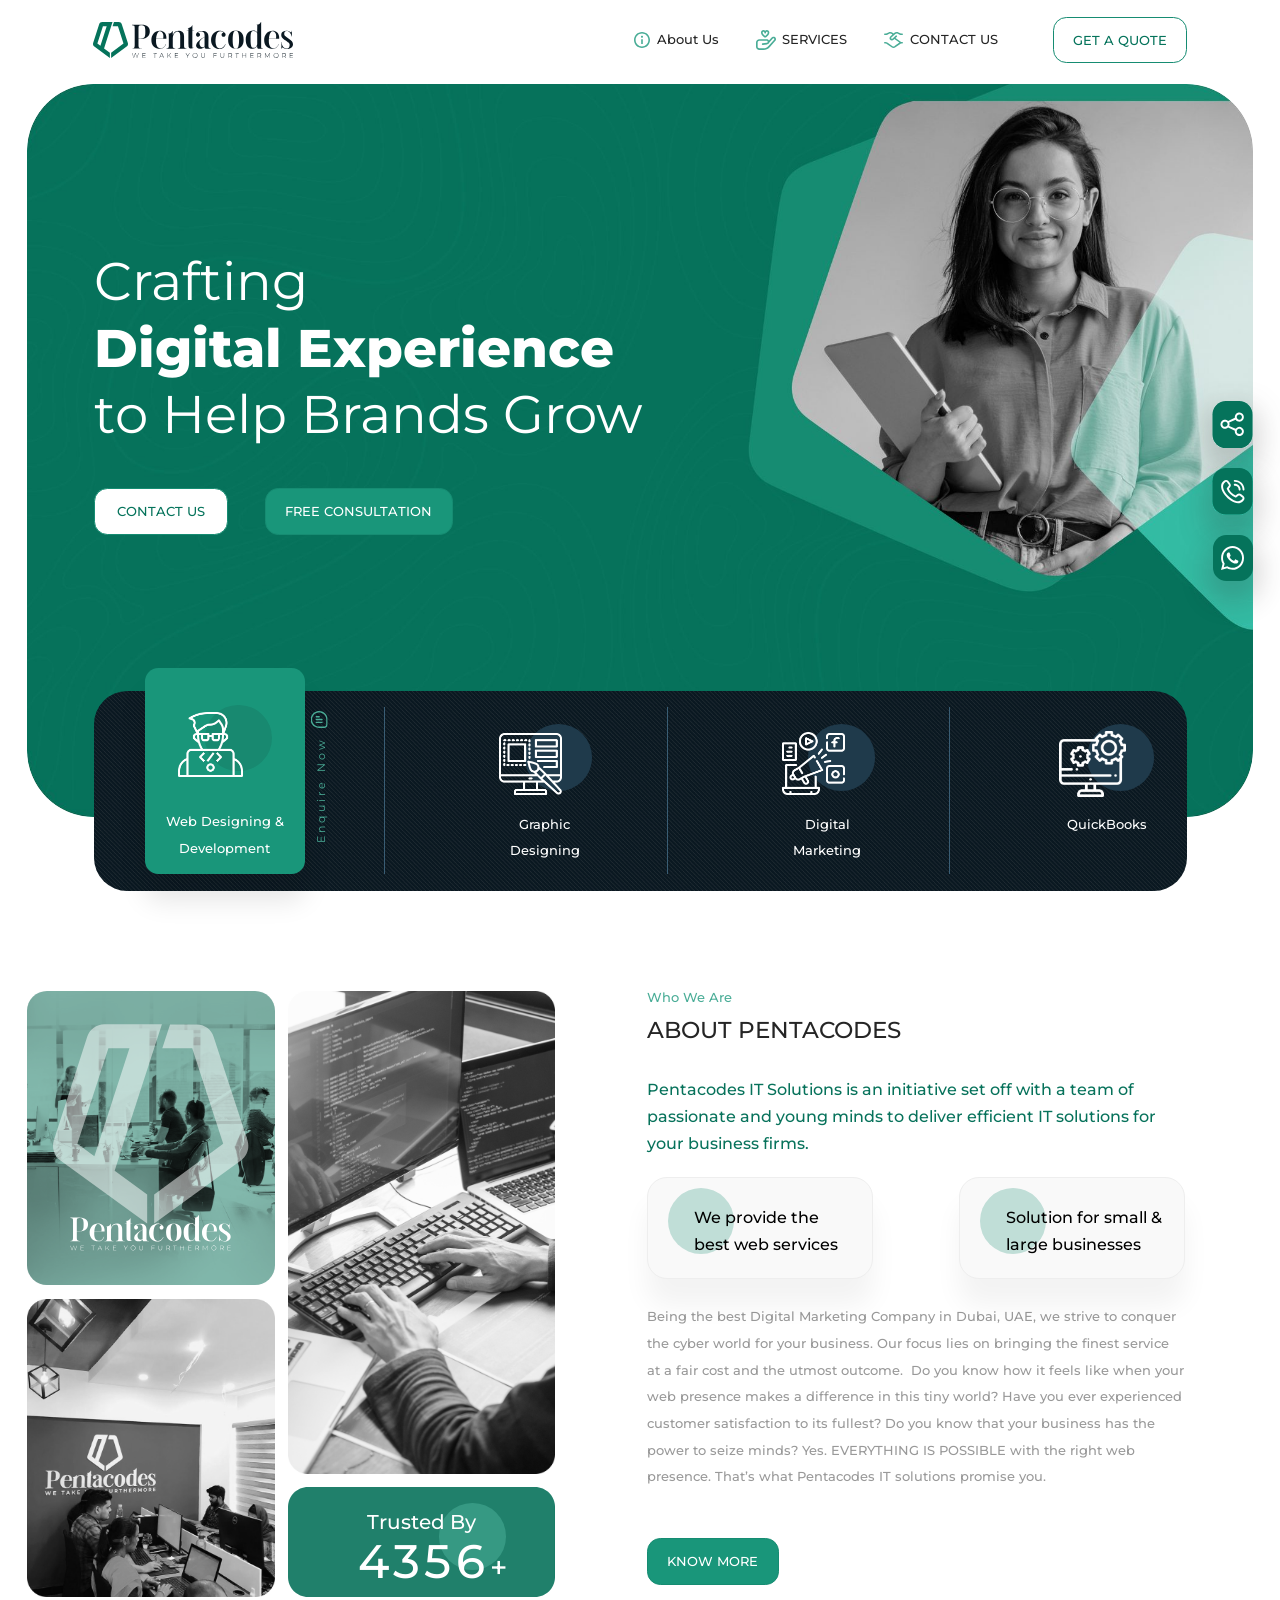
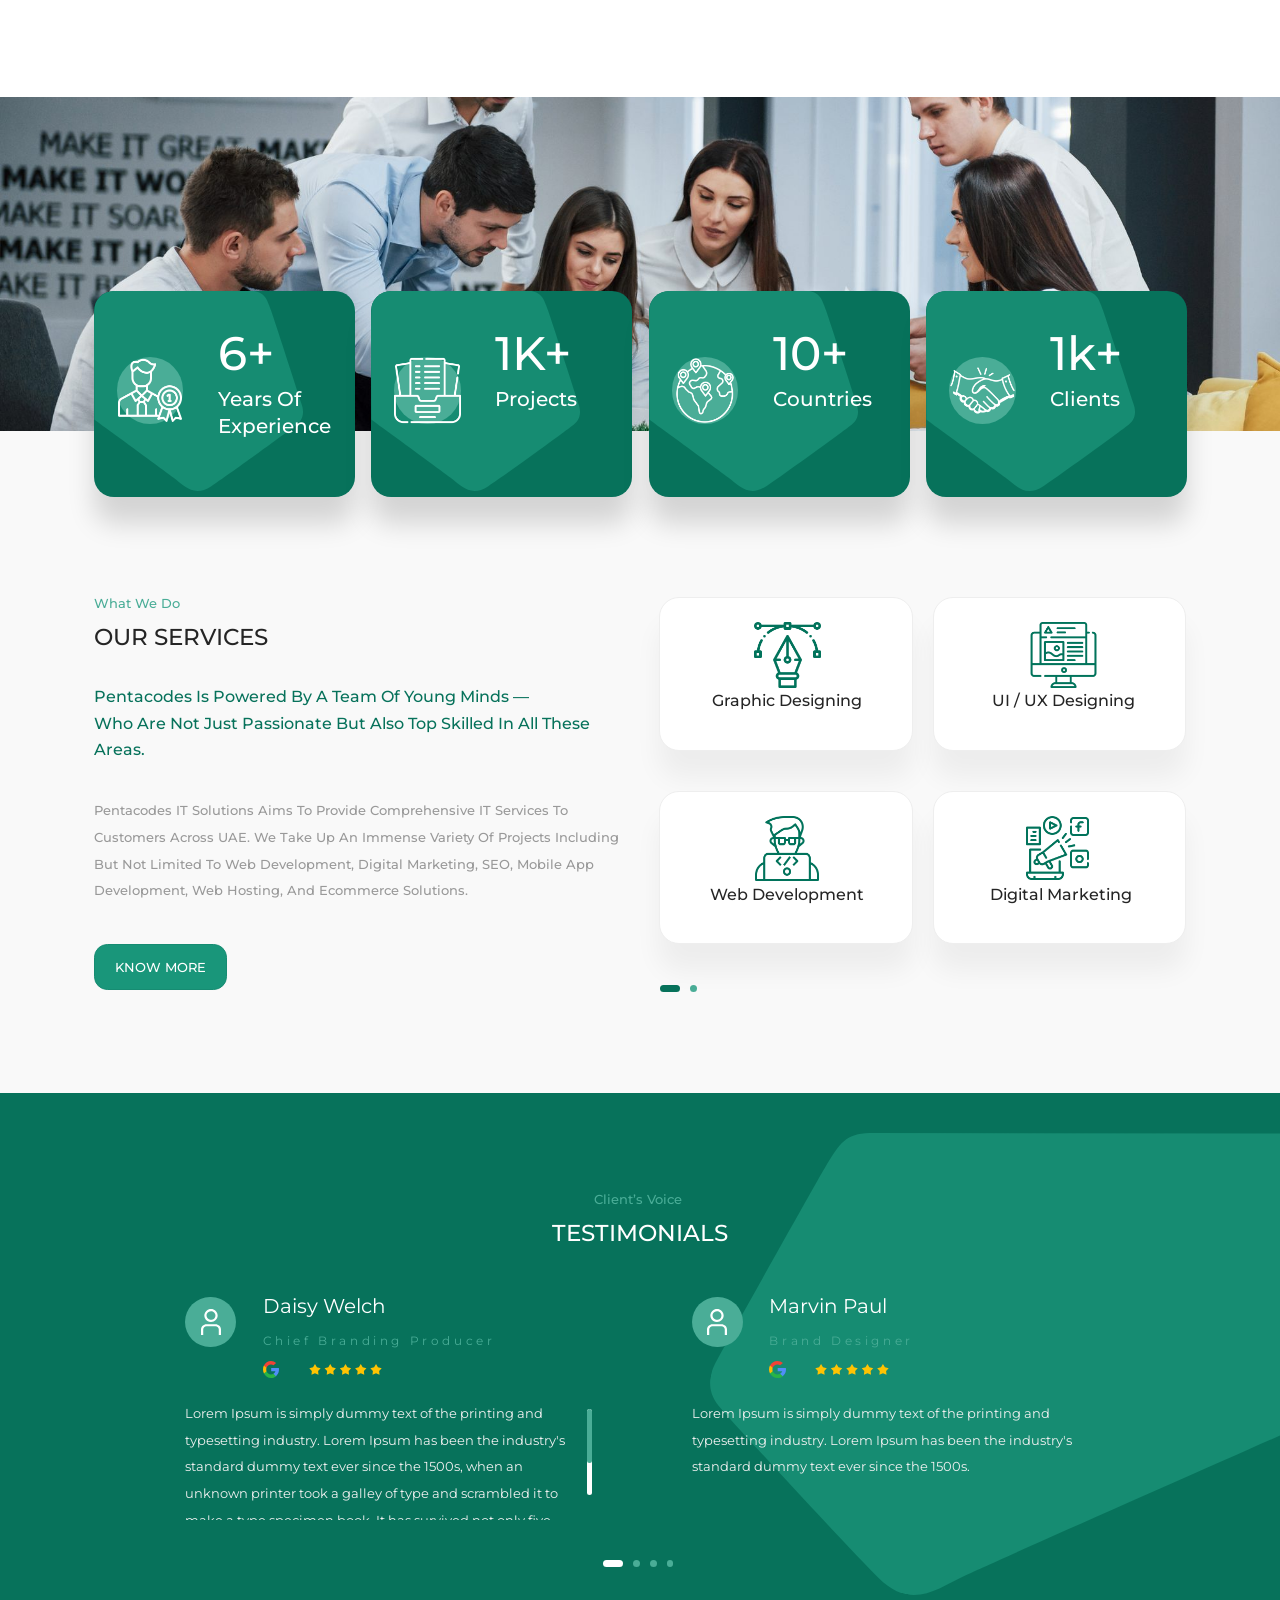
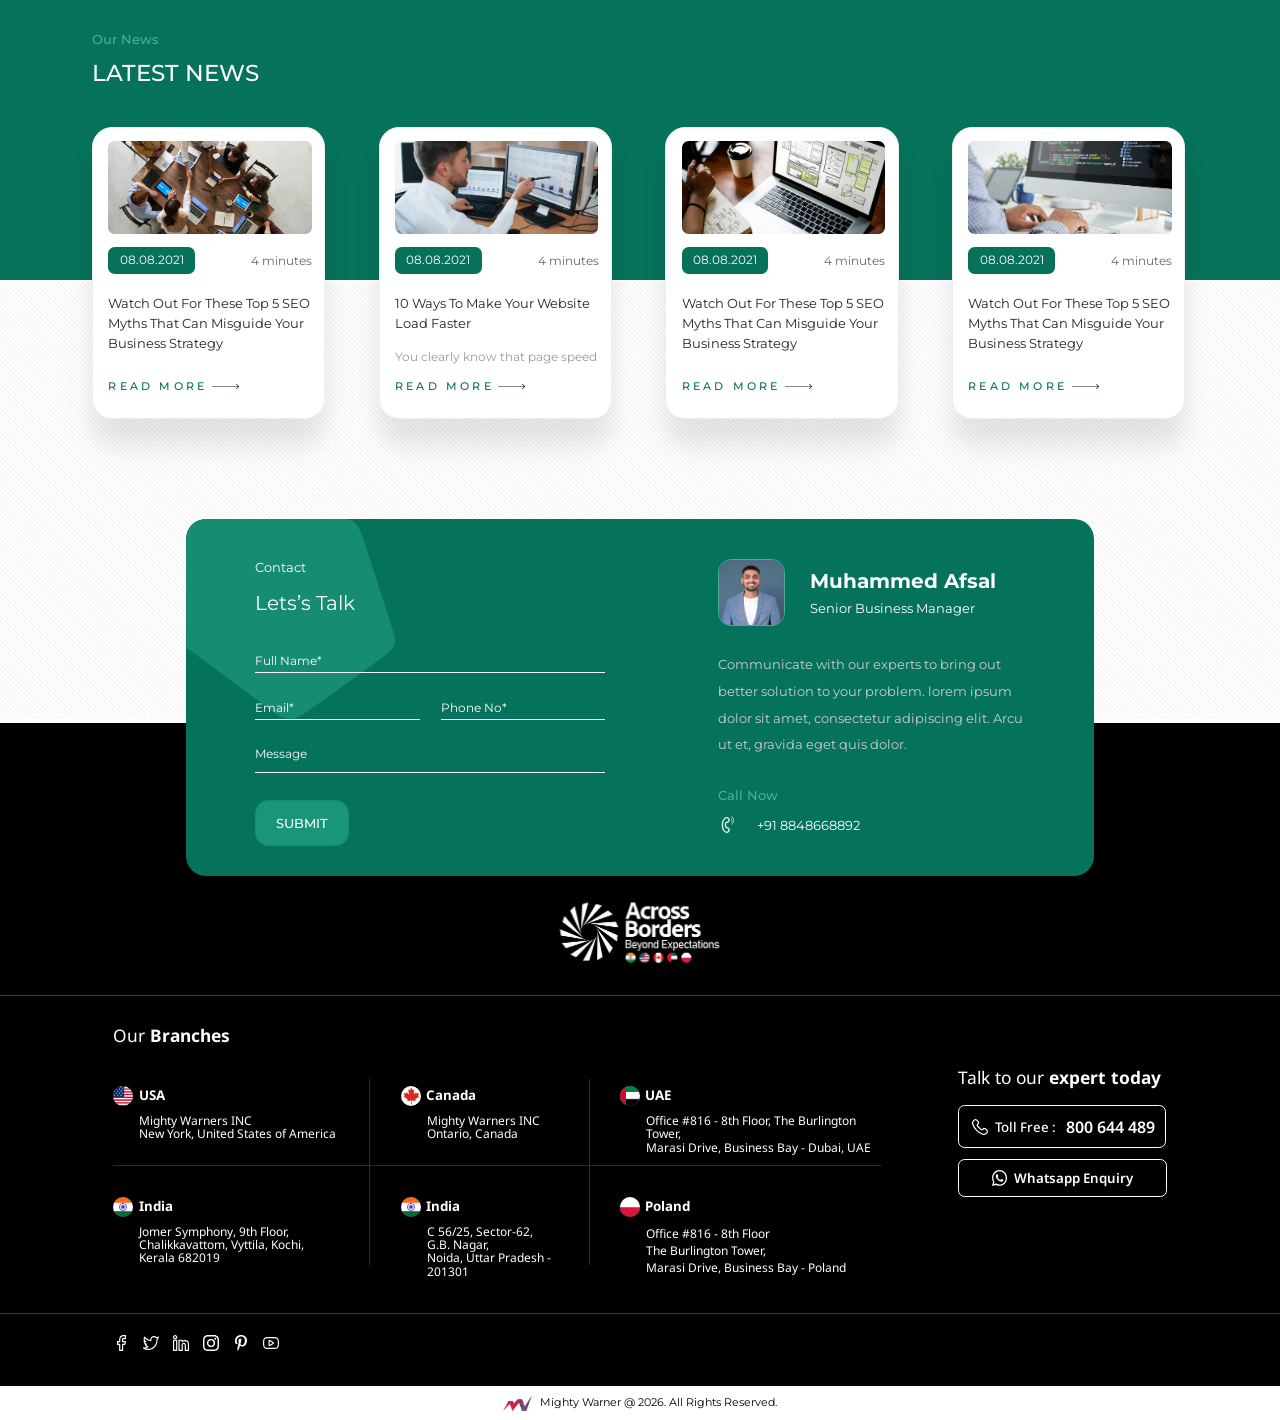
==== commit 122535a2: "Add files via upload" ====
--- a/frontend/index.html
+++ b/frontend/index.html
@@ -21,8 +21,8 @@
   <link rel="preconnect" href="https://fonts.googleapis.com">
   <link rel="preconnect" href="https://fonts.gstatic.com" crossorigin>
   <link href="https://fonts.googleapis.com/css2?family=Montserrat:wght@400;500;600;700;800&family=Noto+Sans:wght@400;500;600;700&display=swap" rel="stylesheet">
-  <link rel="stylesheet" href="css/common.css?v=11">
-  <link rel="stylesheet" href="css/home.css?v=19">
+  <link rel="stylesheet" href="css/common.css?v=12">
+  <link rel="stylesheet" href="css/home.css?v=20">
   <script type="application/ld+json">
   {
     "@context": "https://schema.org",
